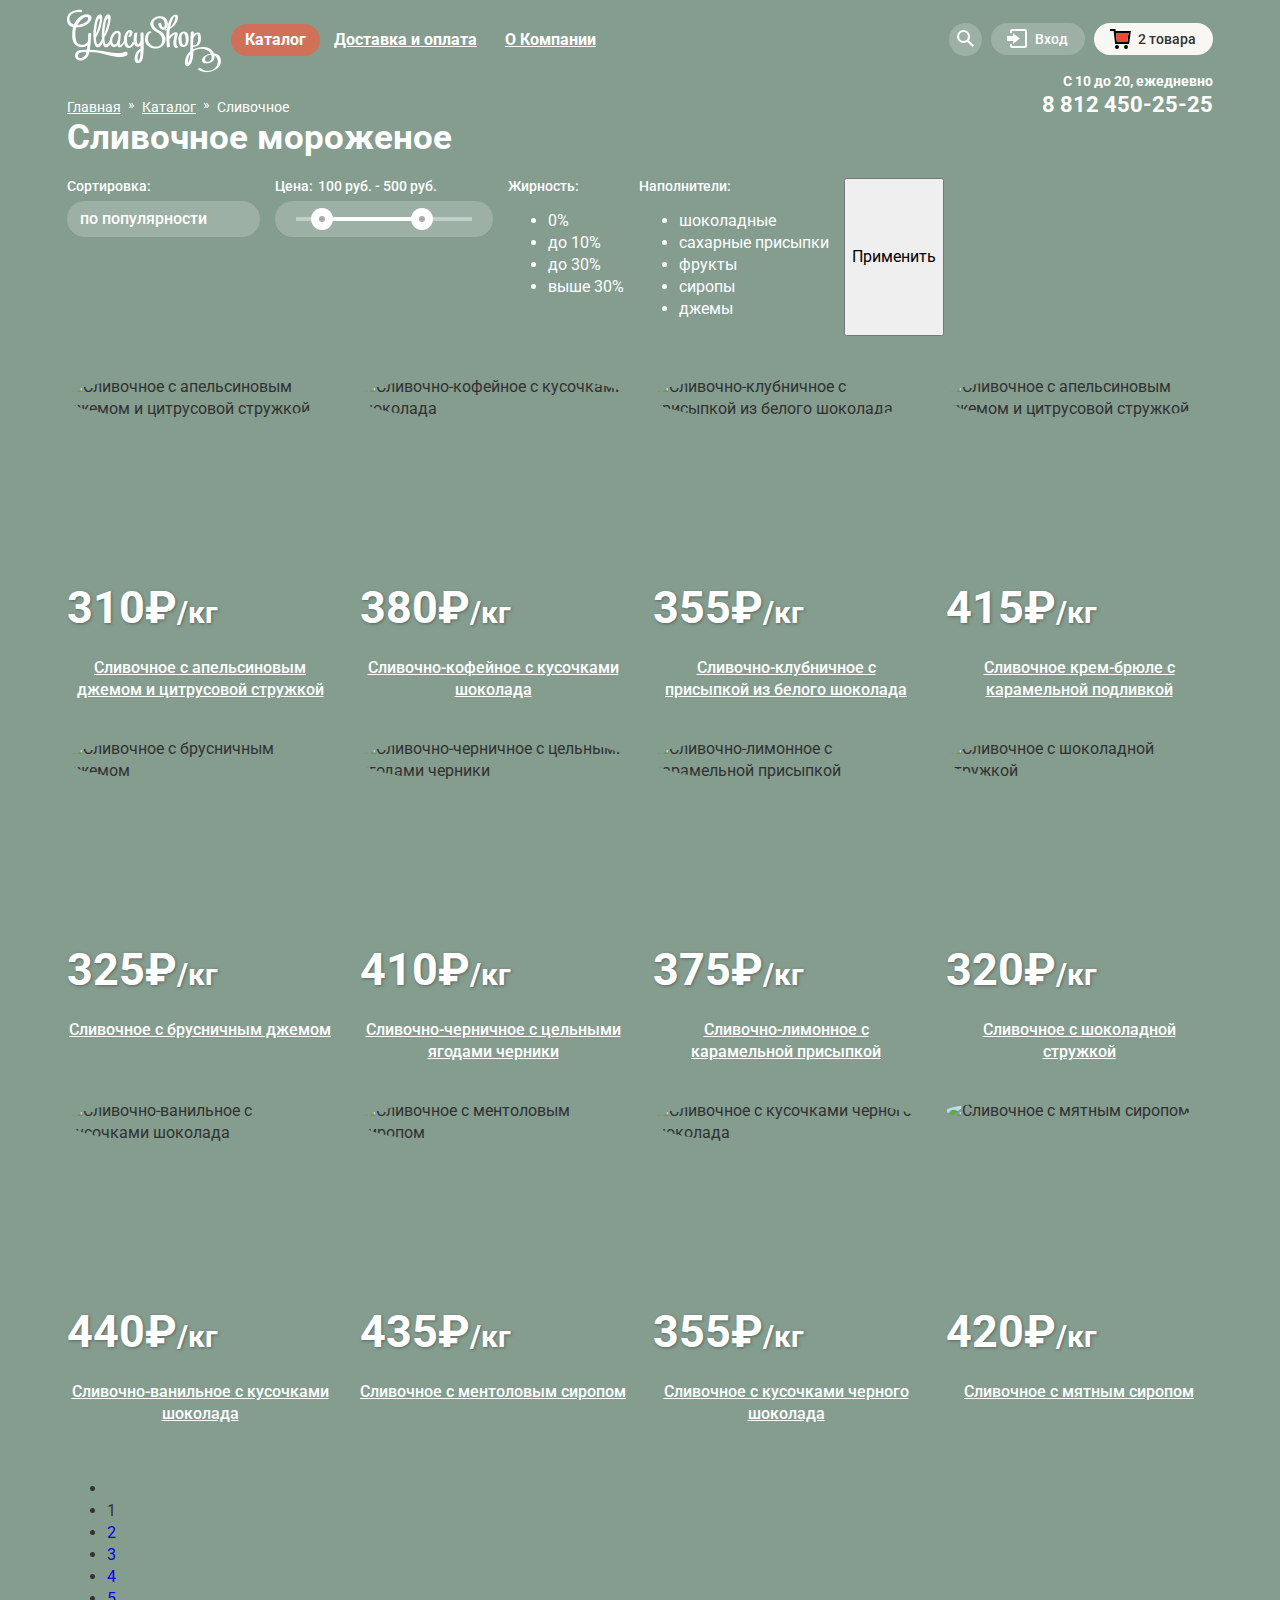
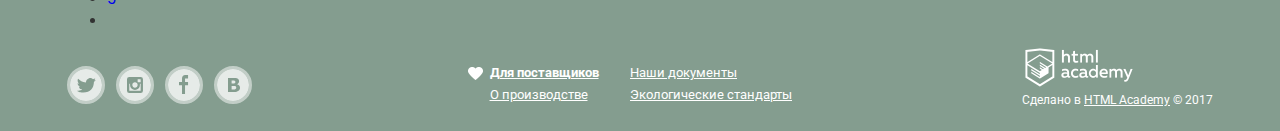
==== catalog-cream.html @ c019ed22 "начал делать фильтр на странице каталога" ====
<!DOCTYPE html>
<html lang="ru">
  <head>
    <meta charset="utf-8">
    <title>Глейси</title>
    <link href="https://fonts.googleapis.com/css?family=Roboto:400,500,700&amp;subset=cyrillic" rel="stylesheet">
    <link rel="stylesheet" href="css/normalize.css">
    <link rel="stylesheet" href="css/style.css">
  </head>
  <body class="inner-cream">
    <div class="container">
      <header class="main-header">
        <nav class="main-navigation">
          <a class="logo" href="index.html"><img src="img/logo.png" width="154" height="64" alt="Логотип магазина Глейси"></a>
          <ul class="menu-list">
            <li class="menu-item catalog">
              <a class="current" href="#">Каталог</a>
              <ul class="catalog-list">
                <li class="catalog-item">
                  <a href="#">Новинки</a>
                </li>
                <li class="catalog-item cream">
                  <a class="current">Сливочное</a>
                </li>
                <li class="catalog-item">
                  <a href="#">Щербеты</a>
                </li>
                <li class="catalog-item">
                  <a href="#">Фруктовый лед</a>
                </li>
                <li class="catalog-item">
                  <a href="#">Мелорин</a>
                </li>
              </ul>
            </li>
            <li class="menu-item">
              <a href="#">Доставка и оплата</a>
            </li>
            <li class="menu-item">
              <a href="#">О Компании</a>
            </li>
          </ul>
          <ul class="user-navigation">
            <li class="navigation-item search-site">
              <a class="navigation-link search-link" href="#">
                <span class="visually-hidden">Поиск по сайту</span>
                <svg class="search-icon" xmlns="http://www.w3.org/2000/svg" width="17" height="17"><path fill="#FFF" d="M16.958 15.527L11.75 10.32A6.455 6.455 0 0 0 13 6.5 6.5 6.5 0 1 0 6.5 13a6.465 6.465 0 0 0 3.839-1.263l5.205 5.204 1.414-1.414zM6.5 11C4.019 11 2 8.981 2 6.5S4.019 2 6.5 2 11 4.019 11 6.5 8.981 11 6.5 11z"/></svg>
              </a>
              <form class="form-search" action="https://echo.htmlacademy.ru" method="post">
                <label class="visually-hidden" for="search">Введите запрос для поиска</label>
                <input class="input-search" type="search" name="search" placeholder="Что ищем?">
              </form>
            </li>
            <li class="navigation-item user-login">
              <a class="navigation-link login-link" class="" href="#">
                <svg class="user-icon" xmlns="http://www.w3.org/2000/svg" width="21" height="19"><g fill="#FFF"><path d="M6 14.875L12.917 9.5 6 4.125v2.917H-.042v4.917H6z"/><path d="M18 0H5C3.9 0 3 .9 3 2v2h2V2h13v15H5v-2H3v2c0 1.1.9 2 2 2h13c1.1 0 2-.9 2-2V2c0-1.1-.9-2-2-2z"/></g></svg>
                Вход</a>
              <form class="user-data" action="https://echo.htmlacademy.ru" method="post">
                <label class="visually-hidden" for="user-email">Электронная почта</label>
                <input type="email" id="user-email" name="email" placeholder="Электронная почта">
                <label class="visually-hidden" for="user-password">Пароль</label>
                <input type="password" id="user-password" name="password" placeholder="Пароль">
                <div class="user-wrapper">
                  <button class="btn btn-user" type="submit" name="button">Войти</button>
                  <p>
                    <a class="restore-password" href="#">Забыли пароль?</a>
                    <a class="new-registration" href="#">Новая регистрация</a>
                  </p>
                </div>
              </form>
            </li>
            <li class="navigation-item basket">
              <a class="navigation-link basket-link basket-full" href="#">
                <span class="visually-hidden">Ваша карзина: </span>
                <svg class="basket-icon" xmlns="http://www.w3.org/2000/svg" width="21" height="20"><g fill="#FFF"><path d="M5.657 2.031L5.422 0H0v2h3.64l1.5 13h13.988l1.699-12.969H5.657zM17.372 13H6.922L5.888 4.031h12.66L17.372 13z"/><polygon points="5.888,4.031 6.922,13 17.372,13 18.548,4.031 "/><circle cx="6.984" cy="18" r="2"/><circle cx="15.984" cy="18" r="2"/></g></svg>
                <span class="basket-product">2 товара</span></a>
            </li>
          </ul>
        </nav>
        <div class="header-wrapper">
          <ul class="breadcrumbs">
            <li class="breadcrumbs-item">
              <a href="index.html">Главная</a>
            </li>
            <li class="breadcrumbs-item">
              <a href="#">Каталог</a>
            </li>
            <li class="breadcrumbs-item">Сливочное</li>
          </ul>
          <div class="header-contacts">
            <p class="header-time">С 10 до 20, ежедневно</p>
            <a class="header-telefon" href="tel:88124502525">8 812 450-25-25</a>
          </div>
        </div>
      </header>
	  <main>
        <h1 class="inner-title">Сливочное мороженое</h1>
        <section class="filter">
          <h2 class="visually-hidden">Фильтр продукции</h2>
          <form class="filter-form" action="https://echo.htmlacademy.ru" method="post">
            <div class="filter-item">
              <h3 class="filter-title">Сортировка:</h3>
              <div class="sorting">
                <label class="visually-hidden" for="sorting">Тип сортировки</label>
                <select class="sorting-select" id="sorting" name="sorting">
                  <option value="popular" selected>по популярности</option>
                  <option value="inexpensive">сначала недорогие</option>
                  <option value="expensive">сначала дорогие</option>
                  <option value="fat">по жирности</option>
                </select>
              </div>
            </div>
            <div class="filter-item">
			  <div class = "price-wrapper">
			    <h3 class="filter-title">Цена:</h3>
			    <p class = "price-value">
			      <span class="price-min"> 100 руб.</span>
                  <span> - </span>
                  <span class="price-max">500 руб.</span>
			  </p>
                <p class="min-max">
                  <button class="min" type="button"><span class="visually-hidden">левый ползунок</span></button>
                  <span class="line"></span>
                  <button class="max" type="button"><span class="visually-hidden">правый ползунок</span></button>
              </p>
                <p class="visually-hidden">
                  <label>
                    <span class="visually-hidden">от </span>
                    <input class="input-min" type="text" name="min" value="0" pattern="[0-9]{0,100}">
                  </label>
                  <label>
                    <span class="visually-hidden">до </span>
                    <input class="input-max" type="text" name="max" value="1000" pattern="[0-9]{0,100}">
                  </label>
                </p>
			  </div>
            </div>
            <div class="filter-item">
              <h3 class="filter-title">Жирность:</h3>
              <ul class="fat-list">
                <li class="fat-item">
                  <label for="zero">0%</label>
                  <input class="visually-hidden zero" id="zero" type="radio" name="fat" value="zero">
                </li>
                <li class="fat-item">
                  <label for="before-ten">до 10%</label>
                <input class="visually-hidden ten" id="before-ten" type="radio" name="fat" value="before-ten" checked>
                </li>
                <li class="fat-item">
                  <label for="before-thirty">до 30%</label>
                  <input class="visually-hidden before-thirty" id="before-thirty" type="radio" name="fat" value="before-thirty">
                </li>
                <li class="fat-item">
                  <label for="above-thirty">выше 30%</label>
                  <input class="visually-hidden above-thirty" id="above-thirty" type="radio" name="fat" value="above-thirty">
                </li>
              </ul>
            </div>
            <div class="filter-item">
              <h3 class="filter-title">Наполнители:</h3>
              <ul class="filler-list">
                <li class="filler-item">
                  <label for="filler-chocolate">шоколадные</label>
                  <input class="visually-hidden" id="filler-chocolate" type="checkbox" name="chocolate" checked>
                </li>
                <li class="filler-item">
                  <label for="filler-sugar">сахарные присыпки</label>
                  <input class="visually-hidden" id="filler-sugar" type="checkbox" name="sugar" checked>
                </li>
                <li class="filler-item">
                  <label for="filler-fruit">фрукты</label>
                  <input class="visually-hidden" id="filler-fruit" type="checkbox" name="fruit">
                </li>
                <li class="filler-item">
                  <label for="filler-syrup">сиропы</label>
                  <input class="visually-hidden" id="filler-syrup" type="checkbox" name="syrup">
                </li>
                <li class="filler-item">
                  <label for="filler-jam">джемы</label>
                  <input class="visually-hidden" id="filler-jam" type="checkbox" name="jam">
                </li>
              </ul>
            </div>
            <button class="btn-filter" type="submit">Применить</button>
          </form>
        </section>
        <section class="products">
          <h2 class="visually-hidden">Каталог мороженного</h2>
            <ul class="product-list">
              <li class="product-item">
                <h3 class="product-title"><a href="#"></a><a href="#">Сливочное с апельсиновым джемом и цитрусовой стружкой</a></h3>
                <p class="product-image">
                  <img width="267" height="267" src="" alt="Сливочное с апельсиновым джемом и цитрусовой стружкой">
                </p>
                <p class="product-price">310₽<span class="price-weight">/кг</span></p>
                <a class="btn btn-product" href="#">Быстрый просмотр</a>
              </li>
              <li class="product-item">
                <h3 class="product-title"><a href="#"></a><a href="#">Сливочно-кофейное с кусочками шоколада</a></h3>
                <p class="product-image">
                  <img width="267" height="267" src="" alt="Сливочно-кофейное с кусочками шоколада">
                </p>
                <p class="product-price">380₽<span class="price-weight">/кг</span></p>
                <a class="btn btn-product" href="#">Быстрый просмотр</a>
              </li>
              <li class="product-item">
                <h3 class="product-title"><a href="#">Сливочно-клубничное с присыпкой из белого шоколада</a></h3>
                <p class="product-image">
                  <img width="267" height="267" src="" alt="Сливочно-клубничное с присыпкой из белого шоколада">
                </p>
                <p class="product-price">355₽<span class="price-weight">/кг</span></p>
                <a class="btn btn-product" href="#">Быстрый просмотр</a>
              </li>
              <li class="product-item">
                <h3 class="product-title"><a href="#">Сливочное крем-брюле с карамельной подливкой</a></h3>
                <p class="product-image">
                <img width="267" height="267" src="" alt="Сливочное с апельсиновым джемом и цитрусовой стружкой">
                </p>
                <p class="product-price">415₽<span class="price-weight">/кг</span></p>
                <a class="btn btn-product" href="#">Быстрый просмотр</a>
              </li>
              <li class="product-item">
                <h3 class="product-title"><a href="#">Сливочное с брусничным джемом</a></h3>
                <p class="product-image">
                  <img width="267" height="267" src="" alt="Сливочное с брусничным джемом">
                </p>
                <p class="product-price">325₽<span class="price-weight">/кг</span></p>
                <a class="btn btn-product" href="#">Быстрый просмотр</a>
              </li>
              <li class="product-item">
                <h3 class="product-title"><a href="#">Сливочно-черничное с цельными ягодами черники</a></h3>
                <p class="product-image">
                  <img width="267" height="267" src="" alt="Сливочно-черничное с цельными ягодами черники ">
                </p>
                <p class="product-price">410₽<span class="price-weight">/кг</span></p>
                <a class="btn btn-product" href="#">Быстрый просмотр</a>
              </li>
              <li class="product-item">
                <h3 class="product-title"><a href="#">Сливочно-лимонное с карамельной присыпкой</a></h3>
                <p class="product-image">
                  <img width="267" height="267" src="" alt="Сливочно-лимонное с карамельной присыпкой">
                </p>
                <p class="product-price">375₽<span class="price-weight">/кг</span></p>
                <a class="btn btn-product" href="#">Быстрый просмотр</a>
              </li>
              <li class="product-item">
                <h3 class="product-title"><a href="#">Сливочное с шоколадной стружкой</a></h3>
                <p class="product-image">
                  <img width="267" height="267" src="" alt="Сливочное с шоколадной стружкой">
                </p>
                <p class="product-price">320₽<span class="price-weight">/кг</span></p>
                <a class="btn btn-product" href="#">Быстрый просмотр</a>
              </li>
              <li class="product-item">
                <h3 class="product-title"><a href="#">Сливочно-ванильное с кусочками шоколада</a></h3>
                <p class="product-image">
                  <img width="267" height="267" src="" alt="Сливочно-ванильное с кусочками шоколада">
                </p>
                <p class="product-price">440₽<span class="price-weight">/кг</span></p>
                <a class="btn btn-product" href="#">Быстрый просмотр</a>
              </li>
              <li class="product-item">
                <h3 class="product-title"><a href="#">Сливочноe с ментоловым сиропом</a></h3>
                <p class="product-image">
                  <img width="267" height="267" src="" alt="Сливочноe с ментоловым сиропом">
                </p>
                <p class="product-price">435₽<span class="price-weight">/кг</span></p>
                <a class="btn btn-product" href="#">Быстрый просмотр</a>
              </li>
              <li class="product-item">
                <h3 class="product-title"><a href="#">Сливочное с кусочками черного шоколада</a></h3>
                <p class="product-image">
                  <img width="267" height="267" src="" alt="Сливочное с кусочками черного шоколада">
                </p>
                <p class="product-price">355₽<span class="price-weight">/кг</span></p>
                <a class="btn btn-product" href="#">Быстрый просмотр</a>
              </li>
              <li class="product-item">
                <h3 class="product-title"><a href="#">Сливочное с мятным сиропом</a></h3>
                <p class="product-image">
                  <img width="267" height="267" src="" alt="Сливочное с мятным сиропом">
                </p>
                <p class="product-price">420₽<span class="price-weight">/кг</span></p>
                <a class="btn btn-product" href="#">Быстрый просмотр</a>
              </li>
            </ul>
          </section>
        <div class="pagination">
            <ul class="pagination-list">
              <li class="pagination-item back"><a><span class="visually-hidden">Предыдущая</span></a></li>
              <li class="pagination-item page pagination-active"><a><span class="visually-hidden">Перейти на страницу </span>1</a></li>
              <li class="pagination-item page"><a href="#"><span class="visually-hidden">Перейти на страницу </span>2</a></li>
              <li class="pagination-item page"><a href="#"><span class="visually-hidden">Перейти на страницу </span>3</a></li>
              <li class="pagination-item page"><a href="#"><span class="visually-hidden">Перейти на страницу </span>4</a></li>
             <li class="pagination-item page"><a href="#"><span class="visually-hidden">Перейти на страницу </span>5</a></li>
             <li class="pagination-item next"><a href="#"><span class="visually-hidden">Следующая</span></a></li>
           </ul>
         </div>
      </main>
      <footer class="main-footer">
        <ul class="footer-social">
           <li class="social-item">
             <a class="social-link social-tw" href="#">
               <span class="visually-hidden">Мы в твиттере</span>
               <svg xmlns="http://www.w3.org/2000/svg" width="32" height="32"><path fill="#FFF" d="M16 0C7.164 0 0 7.164 0 16c0 8.837 7.164 16 16 16 8.837 0 16-7.163 16-16 0-8.836-7.163-16-16-16zm7.944 12.809c-.251 6.516-3.463 10.832-10.992 10.702h-.486c-.447 0-4.543-.443-5.344-1.823 2.479.19 4.247-.406 5.12-1.136-1.048-.289-2.923-.461-3.251-2.848.384.104.618.221 1.299.113-1.307-.824-2.758-1.519-2.679-3.643.311.317 1.164.518 1.46.457-.768-.233-2.149-3.244-.974-4.781 1.984 1.79 4.075 3.482 7.804 3.643.227-2.214 1.24-3.699 3.168-4.325 1.84-.479 3.255.26 3.901 1.138.737-.224 1.453-.466 2.193-.685-.004.833-.569 1.463-.935 1.709.747.165 1.423-.475 1.423-.475-.184.963-1.094 1.725-1.707 1.954z"/></svg>
            </a>
          </li>
          <li class="social-item">
            <a class="social-link social-inst" href="#">
              <span class="visually-hidden"> мы в инстаграме</span>
              <svg xmlns="http://www.w3.org/2000/svg" width="32" height="32"><g fill="#FFF"><path d="M20.916 16a4.938 4.938 0 1 1-9.877 0c0-.394.051-.773.138-1.14h-.897v6.838h11.396V14.86h-.897c.086.367.137.746.137 1.14z"/><path d="M15.978 18.659c1.466 0 2.659-1.193 2.659-2.659s-1.193-2.659-2.659-2.659c-1.466 0-2.659 1.193-2.659 2.659s1.192 2.659 2.659 2.659zM18.637 10.302h3.039v3.039h-3.039z"/><path d="M16 0C7.164 0 0 7.164 0 16c0 8.837 7.164 16 16 16 8.837 0 16-7.163 16-16 0-8.836-7.163-16-16-16zm7.955 21.698a2.285 2.285 0 0 1-2.279 2.279H10.279A2.285 2.285 0 0 1 8 21.698V10.302a2.286 2.286 0 0 1 2.279-2.279h11.396a2.286 2.286 0 0 1 2.279 2.279v11.396z"/></g></svg>
            </a>
          </li>
          <li class="social-item">
            <a class="social-link social-fb" href="#">
              <span class="visually-hidden">Мы в фейсбуке</span>
              <svg xmlns="http://www.w3.org/2000/svg" width="32" height="32"><path fill="#FFF" d="M16 0C7.164 0 0 7.163 0 16s7.164 16 16 16c8.837 0 16-7.164 16-16S24.837 0 16 0zm4.062 9.455h-3.021v3.444h3.021v3.445h-3.021v8.61H14.02v-8.61H11v-3.445h3.021V9.455c0-1.902 1.353-3.445 3.021-3.445h3.021v3.445z"/></svg>
            </a>
          </li>
          <li class="social-item">
            <a class="social-link social-vk" href="#">
              <span class="visually-hidden">Мы во вконтакте</span>
              <svg xmlns="http://www.w3.org/2000/svg" width="32" height="32"><g fill="#FFF"><path d="M16.637 14.495c.402-.019.719-.082.951-.188.326-.145.54-.33.641-.559.101-.229.15-.496.15-.797 0-.232-.058-.465-.174-.697-.116-.232-.322-.405-.617-.517-.264-.1-.592-.155-.984-.165a76.242 76.242 0 0 0-1.652-.014h-.339v2.965h.565c.571 0 1.057-.009 1.459-.028zM18.118 17.084c-.282-.081-.672-.125-1.166-.132a127.97 127.97 0 0 0-1.55-.009h-.79v3.493h.264c1.014 0 1.74-.003 2.18-.009a3.2 3.2 0 0 0 1.212-.245c.377-.157.633-.364.774-.625s.214-.562.214-.9c0-.446-.088-.788-.261-1.03-.17-.241-.464-.423-.877-.543z"/><path d="M16 0C7.164 0 0 7.164 0 16c0 8.837 7.164 16 16 16 8.837 0 16-7.163 16-16 0-8.836-7.163-16-16-16zm6.602 20.531a3.73 3.73 0 0 1-1.124 1.327c-.552.415-1.161.71-1.823.886s-1.501.264-2.519.264h-6.121V8.987h5.443c1.13 0 1.957.038 2.48.113a5.126 5.126 0 0 1 1.561.5c.533.27.929.632 1.189 1.087.26.455.392.975.392 1.558 0 .678-.179 1.278-.536 1.795-.358.518-.863.92-1.517 1.208v.075c.917.182 1.642.559 2.179 1.13.537.571.807 1.325.807 2.261 0 .678-.138 1.283-.411 1.817z"/></g></svg>
            </a>
          </li>
        </ul>
        <table class="footer-info">
          <tr class="first-row">
            <td class="footer-info-item footer-info-heart"><a href="#">Для поставщиков</a></td>
            <td class="footer-info-item"><a href="#">Наши документы</a></td>
          </tr>
          <tr class="second-row">
            <td class="footer-info-item"><a href="#">О производстве</a></td>
            <td class="footer-info-item"><a href="#">Экологические стандарты</a></td>
          </tr>
        </table>
        <div class="copyright">
          <a class="copyright-icon" href="#">
            <img src="img/logo-htmlacademy.png" width="108" height="39" src="" alt="Логотип HTML Academy">
          </a>
          <p>Сделано в <a class="copyright-link" href="#">HTML Academy</a> © 2017</p>
        </div>
      </footer>
    </div>
  </body>
</html>
---- css/style.css ----
body {
  margin: 0;
  min-width: 1200px;

  font-family: 'Roboto', Arial, sans-serif;
  font-size: 16px;
  font-weight: 400;
  color: #323232;
  line-height: 22px;

  background-color: #849d8f;
}

.index-raspberries {
  background-image: radial-gradient(circle closest-side at 50% 400px, #cff6e1, transparent);
}

.index-lemon {
  background-color: #8996a6;
  background-image: radial-gradient(circle closest-side at 50% 400px, #d6ebfc, transparent);
}

.index-strawberry {
  background-color: #9d8b84;
  background-image: radial-gradient(circle closest-side at 50% 400px, #f9e3da, transparent);
}

.container {
  width: 1146px;
  margin: 0 auto;
  padding: 0 27px;
}

.btn {
  display: inline-block;
  padding: 10px 25px;

  color: #ffffff;
  font-weight: 700;
  text-shadow: 0 2px 5px rgba(160, 32, 11, 0.76);
  vertical-align: middle;

  background-color: #ffffff;
  background-image: linear-gradient(to top, #e74a35 0%, #f26843 100%);
  box-shadow: 0 2px 2px rgba(172, 16, 0, 0.64);
}

.btn:hover {
  background-color: rgba(255, 255, 255, 0.2);
  box-shadow: 0 2px 2px #ac1000;
}

.btn:active {
  background-color: rgba(255, 255, 255, 0.07);
  background-image: linear-gradient(to top, #f26843 0%, #e74a35 100%);
  box-shadow: inset 0 2px 2px #942718;
}

.visually-hidden:not(:focus):not(:active),
input[type="checkbox"].visually-hidden,
input[type="radio"].visually-hidden {
  position: absolute;

  width: 1px;
  height: 1px;
  margin: -1px;
  border: 0;
  padding: 0;

  white-space: nowrap;
  text-transform: none;

  -webkit-clip-path: inset(100%);

          clip-path: inset(100%);
  clip: rect(0 0 0 0);
  overflow: hidden;
}


img {
    max-width: 100%;
    height: auto;
}

a {
  text-decoration: none;
}

.main-navigation {
  display: flex;
  padding-top: 9px;
}

.logo {
  margin-bottom: auto;
  width: 154px;
  height: 64px;
}

.menu-list {
  display: flex;
  flex-wrap: wrap;
  margin: 0;
  margin-left: 10px;
  padding: 0;

  list-style: none;
}

.menu-item {
  position: relative;

  margin-top: 15px;
  margin-bottom: auto;
  padding-bottom: 5px;
}

.menu-item > a {
  display: block;
  padding: 5px 14px;

  color: #ffffff;
  font-weight: 700;
  text-decoration: underline;
  vertical-align: middle;

  border-radius: 16px;
}

.menu-item > a:hover {
  color: #333333;
  text-decoration: none;

  background-color: #f7f6f3;
}

.menu-item > a:active {
  color: #333333;
  text-decoration: none;

  background-color: #ededed;
  box-shadow: inset 0 2px 1px #696969;
}

.menu-item .current {
  text-decoration: none;

  background-color: #d07058;
}

.catalog-list {
  position: absolute;
  top: 37px;
  left: -6px;
  z-index: 10;


  display: none;
  flex-direction: column;
  margin: 0;
  padding: 0;

  background-color: #f8f7f4;
  border-radius: 5px;
  box-shadow: 0 20px 20px rgba(0, 0, 0, 0.4);

  list-style: none;
}

.catalog:hover .catalog-list {
  display: flex;
}

.catalog-item {
  margin-bottom: 3px;
}

.catalog-item:first-child {
  position: relative;

  margin-top: 5px;
  margin-bottom: 11px;
}

.catalog-item:first-child::before {
  content: '';

  position: absolute;
  bottom: -5px;
  left: 6px;

  height: 1px;
  width: 89.5%;

  background-color: rgba(53, 53, 53, 0.2);
}

.catalog-item:last-child {
  margin-bottom: 5px;
}

.catalog-item a {
  display: block;
  padding: 6px 20px;
  min-width: 143px;
  box-sizing: border-box;

  color: #323232;
  font-size: 14px;
  line-height: 16px;
}

.catalog-item:first-child a {
  font-weight: 700;
}

.catalog-item a[href]:hover {
  background-color: #fbded7;
}

.catalog-item a[href]:active {
  background-color: #f6b5a5;
}

.catalog-item a:not([href]) {
  background-color: #d07058;
}

.user-navigation {
  display: flex;
  flex-wrap: wrap;
  margin: 0;
  margin-left: auto;
  padding: 0;

  list-style: none;
}

.navigation-item {
  position: relative;

  margin-left: 9px;
  margin-top: 14px;
  margin-bottom: auto;
  padding-bottom: 4px;
}

.navigation-link {
  position: relative;

  display: block;
  padding: 8px 17px;
  padding-left: 44px;

  color: #ffffff;
  font-size: 14px;
  font-weight: 500;
  line-height: 16px;
  vertical-align: middle;

  background-color: rgba(255, 255, 255, 0.2);
  border-radius: 16px;
}

.search-link {
  padding: 0;
  height: 33px;
  width: 33px;

  border: none;
  border-radius: 50%;
}

.basket-link {
  padding-right: 35px;
}

.basket-full {
  padding-right: 17px;
}

.navigation-link:hover {
  color: #323232;

  background-color: #f8f7f4;
}

.navigation-link:active {
  opacity: 0.5;
}

.navigation-link svg {
  position: absolute;
  top: 7px;
  left: 8px;
}

.login-link svg,
.basket-link svg {
  top: 6px;
  left: 16px;
}

.basket-icon polygon {
  fill: transparent;
}

.navigation-link:hover path,
.navigation-link:hover circle {
  fill: #000000;
}

.basket-full,
.basket-full:hover,
.basket-full:active {
  color: #323232;

  background-color: #f8f7f4;
}

.basket-full path,
.basket-full:hover path,
.basket-full:active path,
.basket-full circle,
.basket-full:hover circle,
.basket-full:active circle {
  fill: #000000;
}

.basket-full polygon,
.basket-full:hover polygon,
.basket-full:active polygon {
  fill: #e84d37;
}

.form-search {
  position: absolute;
  top: 37px;
  right: 0;
  z-index: 10;

  display: none;
  padding: 20px 15px;

  background-color: #f8f7f4;
  border-radius: 5px;
  box-shadow: 0 20px 20px rgba(0, 0, 0, 0.4);
}

.search-site:hover .form-search {
  display: block;
}

.input-search {
  padding: 9px 14px;
  width: 311px;
  box-sizing: border-box;

  color: #323232;
  font-size: 14px;
  font-weight: 700;
  line-height: 24px;

  background-color: #ffffff;
  border: 1px solid #d3d3d2;
  border-radius: 5px;
}

.input-search:hover {
  padding: 8px 13px;

  border: 2px solid rgba(154, 154, 154, 0.52);
}

.input-search:focus {
  padding: 8px 13px;

  border: 2px solid rgba(46, 136, 228, 0.52);
  outline: none;
}

.user-data {
  position: absolute;
  top: 37px;
  right: 0;
  z-index: 10;

  display: none;
  padding: 20px 17px;
  padding-left: 19px;
  padding-bottom: 22px;

  background-color: #f8f7f4;
  border-radius: 5px;
  box-shadow: 0 20px 20px rgba(0, 0, 0, 0.4);
}

.user-login:hover .user-data {
  display: block;
}

.user-data input {
  margin-bottom: 20px;
  padding: 9px 14px;
  width: 241px;
  box-sizing: border-box;

  color: #323232;
  font-size: 14px;
  font-weight: 700;
  line-height: 24px;

  background-color: #ffffff;
  border: 1px solid #d3d3d2;
  border-radius: 5px;
}

.user-wrapper {
  display: flex;
}

.btn-user {
  margin-bottom: auto;

  font-size: 18px;
  line-height: 24px;

  border: none;
  border-radius: 22px;
}

.user-wrapper p {
  display: flex;
  flex-direction: column;
  margin: 0;
  margin-left: auto;
  margin-right: 3px;
}

.user-data a {
  position: relative;

  margin-right: auto;

  color: #323232;
  font-size: 13px;
  line-height: 24px;
}

.user-data a::before {
  content: '';

  position: absolute;
  bottom: 4px;
  left: 0;

  height: 1px;
  width: 100%;

  background-color: rgba(0, 0, 0, 0.3);
}

.user-data a:hover,
.user-data a:active {
  color: #e84d37;
}

.user-data a:hover::before,
.user-data a:active::before {
  background-color: rgba(236, 89, 60, 0.3);
}

.header-contacts {
  display: flex;
  flex-direction: column;
  margin-left: auto;

  color: #ffffff;
  font-weight: 700;
  text-align: right;
}

.header-time {
  margin: 0;
  margin-bottom: 4px;

  font-size: 14px;
  line-height: 16px;
}

.header-telefon {
  color: #ffffff;
  font-size: 22px;
  line-height: 24px;
}

.header-telefon:hover {
  text-decoration: underline;
}

.header-wrapper {
  display: flex;
}

.breadcrumbs {
  display: flex;
  margin: 0;
  margin-bottom: auto;
  padding: 0;

  color: #ffffff;
  font-size: 14px;
  line-height: 16px;

  list-style: none;
}

.breadcrumbs-item {
  position: relative;

  margin-top: 26px;
  margin-right: 21px;
}

.breadcrumbs-item:last-child {
  margin-right: 0;
}

.breadcrumbs-item:not(:last-child)::before {
  content: '»';

  position: absolute;
  bottom: 3px;
  right: -14px;
}

.breadcrumbs-item a {
  color: #ffffff;
  text-decoration: underline;
}

.breadcrumbs-item a:hover,
.breadcrumbs-item a:active {
  color: #ffbc9e;
}

.sliders {
  position: relative;

  margin-bottom: 42px;
}

.slider-list {
  margin: 0;
  padding: 0;

  list-style: none;
}

.slider-item {
  position: relative;

  display: none;
  flex-direction: column;
  align-items: center;
  padding-top: 274px;
}

.slider-title {
  margin: 0;
  margin-bottom: 29px;
  width: 670px;

  color: #ffffff;
  font-size: 60px;
  font-weight: 700;
  line-height: 60px;
  text-align: center;
}

.slider-img {
  position: absolute;
  top: -35px;
  left: 50%;
  z-index: -1;

  margin: 0;

  line-height: 0;

  transform: translateX(-50%);
}

.image-raspberries{
  height: 584px;
  width: 647px;
}

.image-lemon{
  height: 582px;
  width: 644px;
}

.image-strawberry{
  height: 582px;
  width: 639px;
}

.btn-slider {
  padding: 10px 41px;

  font-size: 32px;
  font-weight: 700;
  line-height: 44px;

  border-radius: 32px;
}

.slider-active {
  display: flex;
}

.sliders-switch {
  position: absolute;
  left: 0;
  bottom: 21px;

  display: flex;
  margin: 0;
  padding: 0;

  list-style: none;
}

.switch-item:not(:first-child) {
  margin-left: 8px;
}

.switch {
  display: block;
  padding: 0;
  height: 21px;
  width: 21px;
  box-sizing: border-box;

  border: none;
  border-radius: 50%;
  background-color: transparent;
  box-shadow: inset 0 0 0 2px #ffffff;
  cursor: pointer;
}

.switch:hover {
  background-color: rgba(255, 255, 255, 0.4);
}

.switch:active,
.switch-active,
.switch-active:hover {
  background-color: #ffffff;
}

.promotions {
  margin-bottom: 40px;
}

.promotion-list {
  margin: 0;
  margin-left: -26px;
  padding: 0;

  display: flex;
  flex-wrap: wrap;

  list-style: none;
}

.promotion-item {
  display: flex;
  flex-direction: column;
  padding: 16px 22px;
  padding-left: 18px;
  margin-left: 26px;
  width: 520px;

  background-color: #54201b;
  background-repeat: no-repeat;
  background-position: left top;
  border-radius: 13px;
}

.promotion-raspberries {
  background-image: url('../img/raspberries-background.jpg');
}

.promotion-chocolate {
  background-image: url('../img/chocolate-background.jpg');
}

.promotion-title {
  margin: 0;
  margin-bottom: 15px;

  color: #ffffff;
  font-size: 35px;
  font-weight: 700;
  line-height: 41px;
}

.promotion-page {
  margin: 0;
  margin-bottom: 43px;

  color: #ffffff;
  font-size: 18px;
  font-weight: 700;
  line-height: 22px;
}

.btn-promotion {
  margin-left: auto;
  margin-bottom: 8px;
  padding: 11px 22px;

  color: #ffffff;
  font-size: 18px;
  font-weight: 700;
  line-height: 24px;

  border-radius: 23px;
}

.product-list {
  display: flex;
  flex-wrap: wrap;
  margin: 0;
  margin-left: -26px;
  padding: 0;

  list-style: none;
}

.product-item {
  position: relative;

  display: flex;
  flex-direction: column;
  margin-left: 26px;
  margin-bottom: 37px;
  width: 267px;
}

.product-item * {
  z-index: 1;
}

.product-item::after {
  content: '';

  position: absolute;
  top: -6px;
  left: -13px;

  display: none;
  height: 405px;
  width: 293px;

  background-color: rgba(255, 255, 255, 0.2);
  border-radius: 4px;
  box-shadow: 0 20px 20px 0 rgba(0, 0, 0, 0.4);
}

.product-title {
  margin: 0;
  order: 2;
  width: 266px;

  font-size: 16px;
  font-weight: 500;
  line-height: 22px;
  text-align: center;
}

.product-title a {
  color: #ffffff;
  text-decoration: underline;
}

.product-title a:hover,
.product-title a:active {
  color: #ffbc9e;
}

.product-image {
  margin: 0;
  margin-bottom: 14px;
  order: 1;
  height: 267px;
  width: 267px;
}

.product-image img {
  border-radius: 50%;
}

.product-hit::before {
  content: '';

  position: absolute;
  top: 0;
  left: 0;
  z-index: 2;

  height: 61px;
  width: 61px;

  background-color: #ffffff;
  background-image: url('../img/hit.png');
  background-position: center;
  background-repeat: no-repeat;
  border-radius: 50%;
}

.product-price {
  position: absolute;
  top: 209px;
  left: 0;

  margin: 0;

  color: #ffffff;
  font-size: 45px;
  font-weight:700;
  line-height: 45px;
  text-shadow: 1px 1px 3px rgba(49, 50, 53, 0.5);
}

.price-weight {
  font-size: 30px;
}

.btn-product {
  position: absolute;
  top: 333px;
  left: 33px;

  display: none;
  padding: 10px 17px;
  padding-left: 16px;
  margin: 0 auto;

  color: #fefefe;
  font-size: 18px;
  font-weight: 700;
  line-height: 24px;

  border-radius: 22px;
}

.product-item:hover::after,
.product-item:hover .btn-product {
  display: block;
}

.info {
  margin-bottom: 40px;
  padding: 25px 20px;
  padding-bottom: 18px;

  background-color: #eee2cc;
  background-image: url('../img/wafer-background.jpg');
  background-position: center;
  background-repeat: repeat;
  border-radius: 13px;
}

.info h2 {
  margin: 0;
  margin-bottom: 5px;

  font-size: 24px;
  font-weight: 500;
  line-height: 30px;
}

.info-list {
  display: flex;
  flex-wrap: wrap;
  margin: 0;
  padding: 0;

  list-style: none;
}

.info-item {
  margin-left: 33px;
  margin-bottom: 6px;
  padding-left: 58px;
  padding-top: 16px;
  width: 476px;

  font-size: 16px;
  font-weight: 400;
  line-height: 22px;

  background-repeat: no-repeat;
  background-position: top 3px left;
}

.info-item:nth-child(odd) {
  margin-left: 0;
  padding-left: 56px;
}

.info-manufacture {
  background-image: url('../img/ice.png');
}

.info-provider {
  background-image: url('../img/cow.png');
}

.info-ingredients {
  background-image: url('../img/leaf.png');
}

.info-delivery {
  background-image: url('../img/thermometer.png');
}

.info-item p {
  margin: 0;
}

.index-column {
  display: flex;
  flex-wrap: wrap;
  justify-content: space-between;
}

.blog {
  padding: 23px 20px;
  padding-right: 259px;
  margin-bottom: 40px;
  width: 281px;

  background-color: #ffffff;
  background-image: url('../img/strawberry-background.jpg');
  background-repeat: no-repeat;
  background-position: left top;
  border-radius: 13px;
}

.blog-page {
  margin: 0;
  margin-bottom: 4px;

  font-size: 16px;
  font-weight: 500;
  line-height: 22px;
}

.blog-title {
  margin: 0;
  margin-bottom: 58px;

  font-size: 24px;
  font-weight: 700;
  line-height: 30px;
  text-decoration: underline;
}

.blog-title a {
  color: #323232;
}

.blog-title a:hover,
.blog-title a:active {
  color: #e84d37;
}

.subscription {
  margin-bottom: 40px;
  padding: 4px 6px;
  width: 548px;

  background-image: repeating-linear-gradient(135deg, #f8f7f4 0, #f8f7f4 7px, #92cdff 7px, #92cdff 14px, #f8f7f4 14px, #f8f7f4 21px, #fe9e90 21px, #fe9e90 28px);
  border-radius: 13px;
}

.subscription-wrapper {
  padding: 30px 20px;

  background-color: #f8f7f4;
  border-radius: 11px;
}

.subscription-page {
  margin: 0;
  margin-bottom: 35px;

  color: #5a5a5a;
}

.subscription-form {
  display: flex;
  flex-wrap: wrap;
  justify-content: space-between;
  margin-bottom: 7px;
}

.form-email {
  margin: 0;
}

.form-email input {
  padding: 9px 15px;
  width: 368px;
  box-sizing: border-box;

  color: #323232;
  font-size: 16px;
  font-weight: 400;
  line-height: 24px;

  background-color: #ffffff;
  border: 1px solid rgba(178, 178, 178, 0.52);
  border-radius: 4px;
}

.form-email input:hover {
  padding: 8px 14px;

  border: 2px solid rgba(154, 154, 154, 0.52);
}

.form-email input:focus {
  padding: 8px 14px;

  border: 2px solid rgba(46, 136, 228, 0.52);
  outline: none;
}

.btn-form {
  padding: 10px 19px;

  font-size: 18px;
  line-height: 24px;

  border: none;
  border-radius: 22px;
}

.contacts {
  position: relative;

  margin: 0 auto;
  margin-bottom: 17px;
  width: 1200px;
}

.map-image {
  position: relative;

  margin: 0;
  height: 430px;
  width: 1200px;
}

.map-image::before {
  content: '';

  position: absolute;
  top: 138px;
  left: 266px;

  height: 140px;
  width: 80px;

  background-image: url('../img/ice-pin.png');
}

.address-telefon {
  position: absolute;
  top: 62px;
  right: 27px;

  padding: 30px 25px;
  width: 252px;

  background-color: #ffffff;
  border-radius: 13px;
}

.address p,
.telefon p {
  margin: 0;

  font-size: 14px;
  font-weight: 400;
  line-height: 20px;
}

.address p:first-child {
  width: 150px;
}

.telefon p:first-child {
  margin-bottom: 4px;
}

.address .address-page,
.telefon .telefon-page {
  font-size: 18px;
  font-weight: 700;
  line-height: 24px;
}

.address .address-page {
  margin-bottom: 18px;
}

.telefon .telefon-page {
  margin-bottom: 22px;
}

.telefon .telefon-page {
  width: 153px;
}

.work-time {
  font-size: 14px;
  font-weight: 400;
  line-height: 22px;
}

.btn-feedback-open {
  display: block;
  padding: 9px 27px;
  padding-bottom: 11px;

  font-size: 18px;
  line-height: 24px;
  text-align: center;

  border-radius: 22px;
}

.inner-title {
  margin: 0;
  margin-bottom: 20px;
  
  color: #ffffff;
  font-size: 35px;
  font-weight: 700;
  line-height: 41px;
}

.filter-form {
  display: flex;
  flex-wrap: wrap;
  margin-right: 267px;
  margin-bottom: 40px;
  
  color: #ffffff;
}

.filter-item {
  margin-right: 15px;
}

.filter-title {
  margin: 0;
  margin-bottom: 7px;
  
  font-size: 14px;
  font-weight: 500;
  line-height: 16px;
}

.sorting-select {
  padding: 9px 13px;
  padding-right: 30px;
  width: 193px;
  box-sizing: border-box;  
	
  color: #ffffff;
  font-size: 16px;
  font-weight: 500;
  line-height: 18px;
  
  background-color: rgba(255, 255, 255, 0.2);
  background-image: url('../img/arrow-down-white.svg');
  background-position: right 16px top 13px;
  background-repeat: no-repeat;
  border: none;
  border-radius: 18px;
  
  appearance: none;
  -webkit-appearance: none;
}

.sorting-select:hover {
  color: #323232;
  
  background-image: url('../img/arrow-down-black.svg');
}

.sorting-select option {
  padding: 3px 20px;	
	
  color: #323232;
  font-size: 14px;
  font-weight: 400;
  line-height: 16px;
}

.price-wrapper {
  display: flex;
  flex-wrap: wrap;
  width: 218px;
}

.price-value {
  margin: 0;
  margin-left: 5px;
  margin-right: auto;
  
  font-size: 14px;
  font-weight: 500;
  line-height: 16px;
}

.min-max {
  position: relative;	
	
  margin: 0;
  height: 4px;  
  width: 100%;
  
  border-style: solid;
  border-width: 16px 21px;
  border-color: rgba(255, 255, 255, 0.2);
  border-radius: 18px;
}

.min-max::before {
  content: '';
  
  position: absolute;
  top: 0;
  left: 0;
  
  width: 100%;
  height: 4px;
  
  background-color: rgba(255, 255, 255, 0.5);
}

.line {
  position: absolute;
  top: 0;
  left: 17px;
  
  width: 106px;
  height: 4px;
  
  background-color: #ffffff;
}

.min,
.max {
  position: absolute;
  top: -9px;
  z-index: 1;
  
  padding: 0;
  width: 22px;
  height: 22px;
  
  background-color: #ababab;
  border: none;
  border-radius: 50%;
  box-shadow: inset 0 0 0 8px #ffffff;
}

.min {
  left: 15px;
}

.max {
  left: 115px;
}

.main-footer {
  display: flex;
}

.footer-social {
  display: flex;
  flex-wrap: wrap;
  margin: 0;
  padding: 0;
  min-width: 200px;

  list-style: none;
}

.social-item {
  margin-right: 11px;
  margin-top: 18px;
}

.social-link {
  display: block;
  height: 38px;
  width: 38px;
  box-sizing: border-box;

  border: 3px solid rgba(255, 255, 255, 0.5);
  border-radius: 50%;
}

.social-link svg {
  opacity: 0.8;
}

.social-link:hover,
.social-link:active {
  border-color: rgba(255, 255, 255, 0.7);
}

.social-link:hover svg,
.social-link:active svg {
  opacity: 1;
}

.footer-info {
  margin: auto;
  margin-top: 16px;
  padding: 0;
  min-width: 335px;

  border-collapse: collapse;

  list-style: none;
}

.footer-info-item {
  position: relative;

  padding: 0;
  padding-left: 29px;
  padding-bottom: 4px;


  font-size: 13px;
  line-height: 18px;

  border: none;
}

.footer-info-heart::before {
  content: '';

  position: absolute;
  top: 3px;
  left: 7px;

  height: 13px;
  width: 15px;

  background-image: url('../img/heart.png');
  background-position: center;
  background-repeat: no-repeat;
}

.footer-info-item a {
  color: #ffffff;
  text-decoration: underline;
}

.footer-info-heart {
  font-weight: 700;
}

.footer-info-item a:hover,
.footer-info-item a:active {
  color: #ffbc9e;
}

.copyright {
  display: flex;
  flex-direction: column;
  margin-left: 24px;
  margin-bottom: 22px;
  min-width: 200px;

  color: #fefefe;
  font-size: 12px;
  line-height: 18px;
}

.copyright p {
  margin: 0;

  text-align: right;
}

.copyright-icon {
  display: block;
  margin-left: auto;
  margin-right: 80px;
  margin-bottom: 4px;
  height: 39px;
  width: 108px;
}

.copyright-link {
  color: #fefefe;
  text-decoration: underline;
}

.feedback {
  position: fixed;
  top: 100px;
  left: 50%;
  z-index: 100;

  display: none;
  margin-left: -239px;
  padding-left: 24px;
  padding-top: 17px;
  padding-right: 26px;
  padding-bottom: 27px;
  width: 478px;
  box-sizing: border-box;

  background-color: #f8f7f4;
  border-radius: 13px;
}

.feedback-title {
  margin: 0;
  margin-bottom: 19px;

  font-size: 24px;
  font-weight: 500;
  line-height: 28px;
}

.close-feedback {
  position: absolute;
  top: 16px;
  right: 17px;

  padding: 0;
  height: 17px;
  width: 18px;

  border: none;
  background-color: transparent;
}

.close-feedback::before,
.close-feedback::after {
  content: '';

  position: absolute;

  height: 2px;
  width: 25px;

  background-color: #231f20;
  cursor: pointer;
}

.close-feedback::before {
  left: 1px;
  top: -1px;

  transform-origin: 0 0;
  transform: rotate(45deg);
}

.close-feedback::after {
  left: 0;
  bottom: -1px;

  transform-origin: 0 0;
  transform: rotate(-45deg);
}

.feedback-form {
  display: flex;
  flex-direction: column;
}

.feedback-form p {
  margin: 0;
}

.feedback-name input,
.feedback-email input {
  margin-bottom: 20px;
  padding: 9px 15px;
  width: 267px;
  box-sizing: border-box;

  color: #323232;
  font-size: 16px;
  font-weight: 400;
  line-height: 24px;

  background-color: #ffffff;
  border: 1px solid rgba(178, 178, 178, 0.52);
  border-radius: 4px;
}

.feedback-name input:hover,
.feedback-email input:hover {
  padding: 8px 14px;
  border: 2px solid rgba(154, 154, 154, 0.52);
}

.feedback-name input:focus,
.feedback-email input:focus {
  padding: 8px 14px;
  border: 2px solid rgba(46, 136, 228, 0.52);
  outline: none;
}

.feedback-message textarea {
  margin-bottom: 25px;
  padding: 10px 15px;
  height: 155px;
  width: 428px;
  box-sizing: border-box;
  vertical-align: top;

  color: #323232;
  font-size: 16px;
  font-weight: 400;
  line-height: 24px;

  background-color: #ffffff;
  border: 1px solid rgba(178, 178, 178, 0.52);
  border-radius: 4px;
}

.feedback-message textarea:hover {
  padding: 9px 14px;
  border: 2px solid rgba(154, 154, 154, 0.52);
}

.feedback-message textarea:focus {
  padding: 9px 14px;
  border: 2px solid rgba(46, 136, 228, 0.52);
  outline: none;
}

.btn-feedback {
  margin-left: auto;
  padding: 10px 24px;

  font-size: 18px;
  line-height: 24px;

  border: none;
  border-radius: 22px;
}

.overlay {
  position: fixed;
  top: 0;
  left: 0;
  z-index: 99;

  display: none;
  width: 100%;
  height: 100%;

  background-color: #000000;
  opacity: 0.3;
}

.open-popup {
  display: block;
}

.copyright-link:hover,
.copyright-link:active {
  color: #ffbc9e;
}

::-webkit-input-placeholder {
  color: #999999;
  font-weight: 400;
}
::-moz-placeholder {
  color: #999999;
  font-weight: 400;
}
:-ms-input-placeholder {
  color: #999999;
  font-weight: 400;
}
:-moz-placeholder {
  color: #999999;
  font-weight: 400;
}
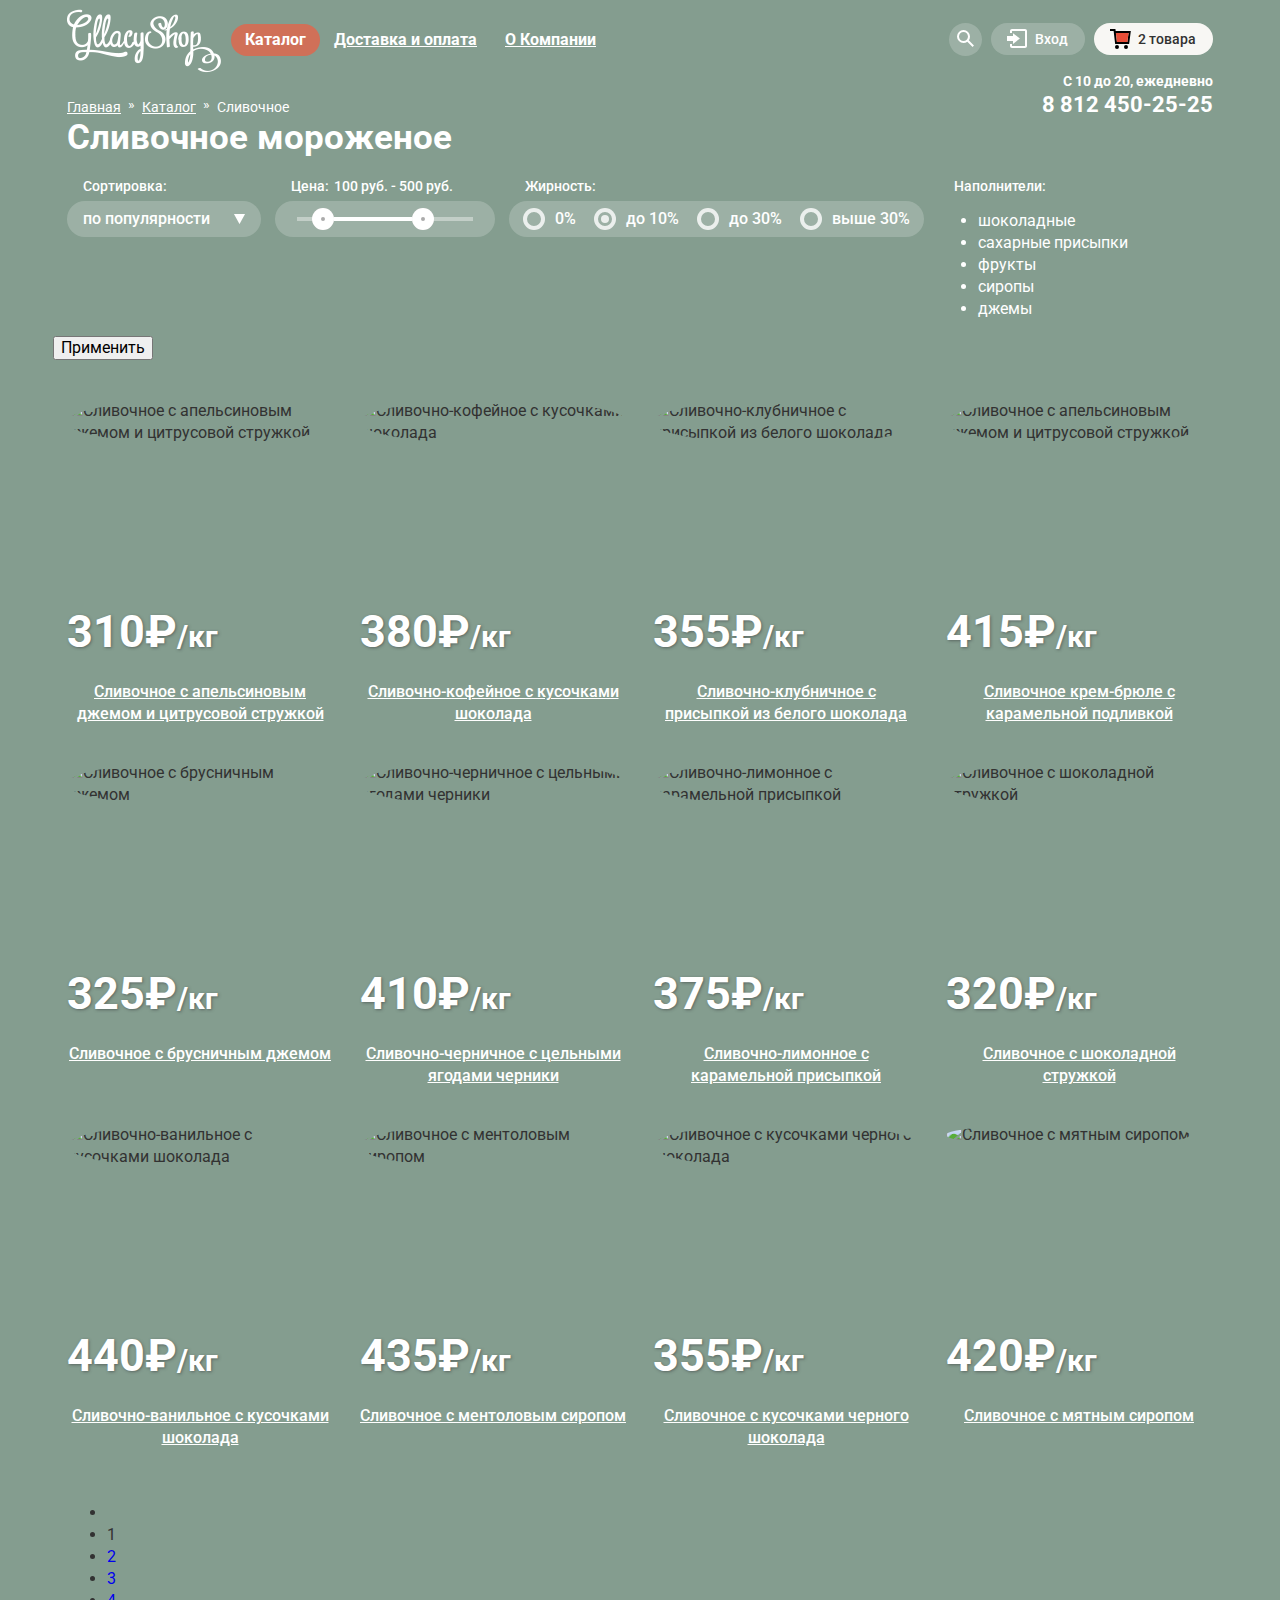
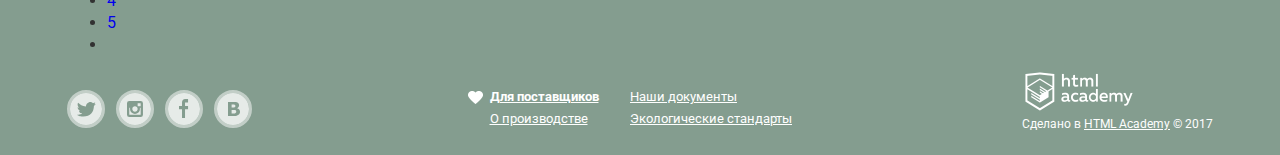
==== commit fceb930b: "сделал еще немного фильтра" ====
--- a/catalog-cream.html
+++ b/catalog-cream.html
@@ -139,20 +139,20 @@
               <h3 class="filter-title">Жирность:</h3>
               <ul class="fat-list">
                 <li class="fat-item">
+                  <input class="visually-hidden zero" id="zero" type="radio" name="fat" value="zero">
                   <label for="zero">0%</label>
-                  <input class="visually-hidden zero" id="zero" type="radio" name="fat" value="zero">
                 </li>
                 <li class="fat-item">
+                  <input class="visually-hidden ten" id="before-ten" type="radio" name="fat" value="before-ten" checked>
                   <label for="before-ten">до 10%</label>
-                <input class="visually-hidden ten" id="before-ten" type="radio" name="fat" value="before-ten" checked>
                 </li>
                 <li class="fat-item">
+                  <input class="visually-hidden before-thirty" id="before-thirty" type="radio" name="fat" value="before-thirty">
                   <label for="before-thirty">до 30%</label>
-                  <input class="visually-hidden before-thirty" id="before-thirty" type="radio" name="fat" value="before-thirty">
                 </li>
                 <li class="fat-item">
+                  <input class="visually-hidden above-thirty" id="above-thirty" type="radio" name="fat" value="above-thirty">
                   <label for="above-thirty">выше 30%</label>
-                  <input class="visually-hidden above-thirty" id="above-thirty" type="radio" name="fat" value="above-thirty">
                 </li>
               </ul>
             </div>
@@ -160,24 +160,24 @@
               <h3 class="filter-title">Наполнители:</h3>
               <ul class="filler-list">
                 <li class="filler-item">
+                  <input class="visually-hidden" id="filler-chocolate" type="checkbox" name="chocolate" checked>
                   <label for="filler-chocolate">шоколадные</label>
-                  <input class="visually-hidden" id="filler-chocolate" type="checkbox" name="chocolate" checked>
-                </li>
-                <li class="filler-item">
+                </li>
+                <li class="filler-item">
+                  <input class="visually-hidden" id="filler-sugar" type="checkbox" name="sugar" checked>
                   <label for="filler-sugar">сахарные присыпки</label>
-                  <input class="visually-hidden" id="filler-sugar" type="checkbox" name="sugar" checked>
-                </li>
-                <li class="filler-item">
+                </li>
+                <li class="filler-item">
+                  <input class="visually-hidden" id="filler-fruit" type="checkbox" name="fruit">
                   <label for="filler-fruit">фрукты</label>
-                  <input class="visually-hidden" id="filler-fruit" type="checkbox" name="fruit">
-                </li>
-                <li class="filler-item">
+                </li>
+                <li class="filler-item">
+                  <input class="visually-hidden" id="filler-syrup" type="checkbox" name="syrup">
                   <label for="filler-syrup">сиропы</label>
-                  <input class="visually-hidden" id="filler-syrup" type="checkbox" name="syrup">
-                </li>
-                <li class="filler-item">
+                </li>
+                <li class="filler-item">
+                  <input class="visually-hidden" id="filler-jam" type="checkbox" name="jam">
                   <label for="filler-jam">джемы</label>
-                  <input class="visually-hidden" id="filler-jam" type="checkbox" name="jam">
                 </li>
               </ul>
             </div>
--- a/css/style.css
+++ b/css/style.css
@@ -1150,7 +1150,7 @@
 .inner-title {
   margin: 0;
   margin-bottom: 20px;
-  
+
   color: #ffffff;
   font-size: 35px;
   font-weight: 700;
@@ -1160,56 +1160,57 @@
 .filter-form {
   display: flex;
   flex-wrap: wrap;
-  margin-right: 267px;
+  margin-left: -14px;
   margin-bottom: 40px;
-  
+
   color: #ffffff;
 }
 
 .filter-item {
-  margin-right: 15px;
+  margin-left: 14px;
 }
 
 .filter-title {
   margin: 0;
+  margin-left: 16px;
   margin-bottom: 7px;
-  
+
   font-size: 14px;
   font-weight: 500;
   line-height: 16px;
 }
 
 .sorting-select {
-  padding: 9px 13px;
+  padding: 9px 16px;
   padding-right: 30px;
-  width: 193px;
-  box-sizing: border-box;  
-	
+  width: 194px;
+  box-sizing: border-box;
+
   color: #ffffff;
   font-size: 16px;
   font-weight: 500;
   line-height: 18px;
-  
+
   background-color: rgba(255, 255, 255, 0.2);
-  background-image: url('../img/arrow-down-white.svg');
+  background-image: url('../img/arrow-down-white.png');
   background-position: right 16px top 13px;
   background-repeat: no-repeat;
   border: none;
   border-radius: 18px;
-  
+
   appearance: none;
   -webkit-appearance: none;
 }
 
 .sorting-select:hover {
   color: #323232;
-  
-  background-image: url('../img/arrow-down-black.svg');
+
+  background-image: url('../img/arrow-down-black.png');
 }
 
 .sorting-select option {
-  padding: 3px 20px;	
-	
+  padding: 3px 20px;
+
   color: #323232;
   font-size: 14px;
   font-weight: 400;
@@ -1219,42 +1220,42 @@
 .price-wrapper {
   display: flex;
   flex-wrap: wrap;
-  width: 218px;
+  width: 220px;
 }
 
 .price-value {
   margin: 0;
   margin-left: 5px;
   margin-right: auto;
-  
+
   font-size: 14px;
   font-weight: 500;
   line-height: 16px;
 }
 
 .min-max {
-  position: relative;	
-	
-  margin: 0;
-  height: 4px;  
+  position: relative;
+
+  margin: 0;
+  height: 4px;
   width: 100%;
-  
+
   border-style: solid;
-  border-width: 16px 21px;
+  border-width: 16px 22px;
   border-color: rgba(255, 255, 255, 0.2);
   border-radius: 18px;
 }
 
 .min-max::before {
   content: '';
-  
+
   position: absolute;
   top: 0;
   left: 0;
-  
+
   width: 100%;
   height: 4px;
-  
+
   background-color: rgba(255, 255, 255, 0.5);
 }
 
@@ -1262,10 +1263,10 @@
   position: absolute;
   top: 0;
   left: 17px;
-  
+
   width: 106px;
   height: 4px;
-  
+
   background-color: #ffffff;
 }
 
@@ -1274,15 +1275,15 @@
   position: absolute;
   top: -9px;
   z-index: 1;
-  
+
   padding: 0;
   width: 22px;
   height: 22px;
-  
+
   background-color: #ababab;
   border: none;
   border-radius: 50%;
-  box-shadow: inset 0 0 0 8px #ffffff;
+  box-shadow: inset 0 0 0 9px #ffffff;
 }
 
 .min {
@@ -1291,6 +1292,66 @@
 
 .max {
   left: 115px;
+}
+
+.fat-list {
+  display: flex;
+  margin: 0;
+  padding: 0;
+  width: 415px;
+
+  font-size: 16px;
+  font-weight: 500;
+  line-height: 18px;
+
+  background-color: rgba(255, 255, 255, 0.2);
+  border-radius: 18px;
+
+  list-style: none;
+}
+
+.fat-item {
+  margin-left: 18px;
+}
+
+.fat-item:first-child {
+  margin-left: 14px;
+}
+
+.fat-list label {
+  position: relative;
+
+  display: block;
+  padding: 9px 32px;
+  padding-right: 0;
+}
+
+.fat-list label::before {
+  content: '';
+
+  position: absolute;
+  top: 7px;
+  left: 0;
+
+  height: 22px;
+  width: 22px;
+
+  border-radius: 50%;
+  box-shadow: inset 0 0 0 4px rgba(255, 255, 255, 0.8);
+}
+
+.fat-list input:checked + label::after {
+  content: '';
+
+  position: absolute;
+  top: 14px;
+  left: 7px;
+
+  height: 8px;
+  width: 8px;
+
+  background-color: rgba(255, 255, 255, 0.8);
+  border-radius: 50%;
 }
 
 .main-footer {
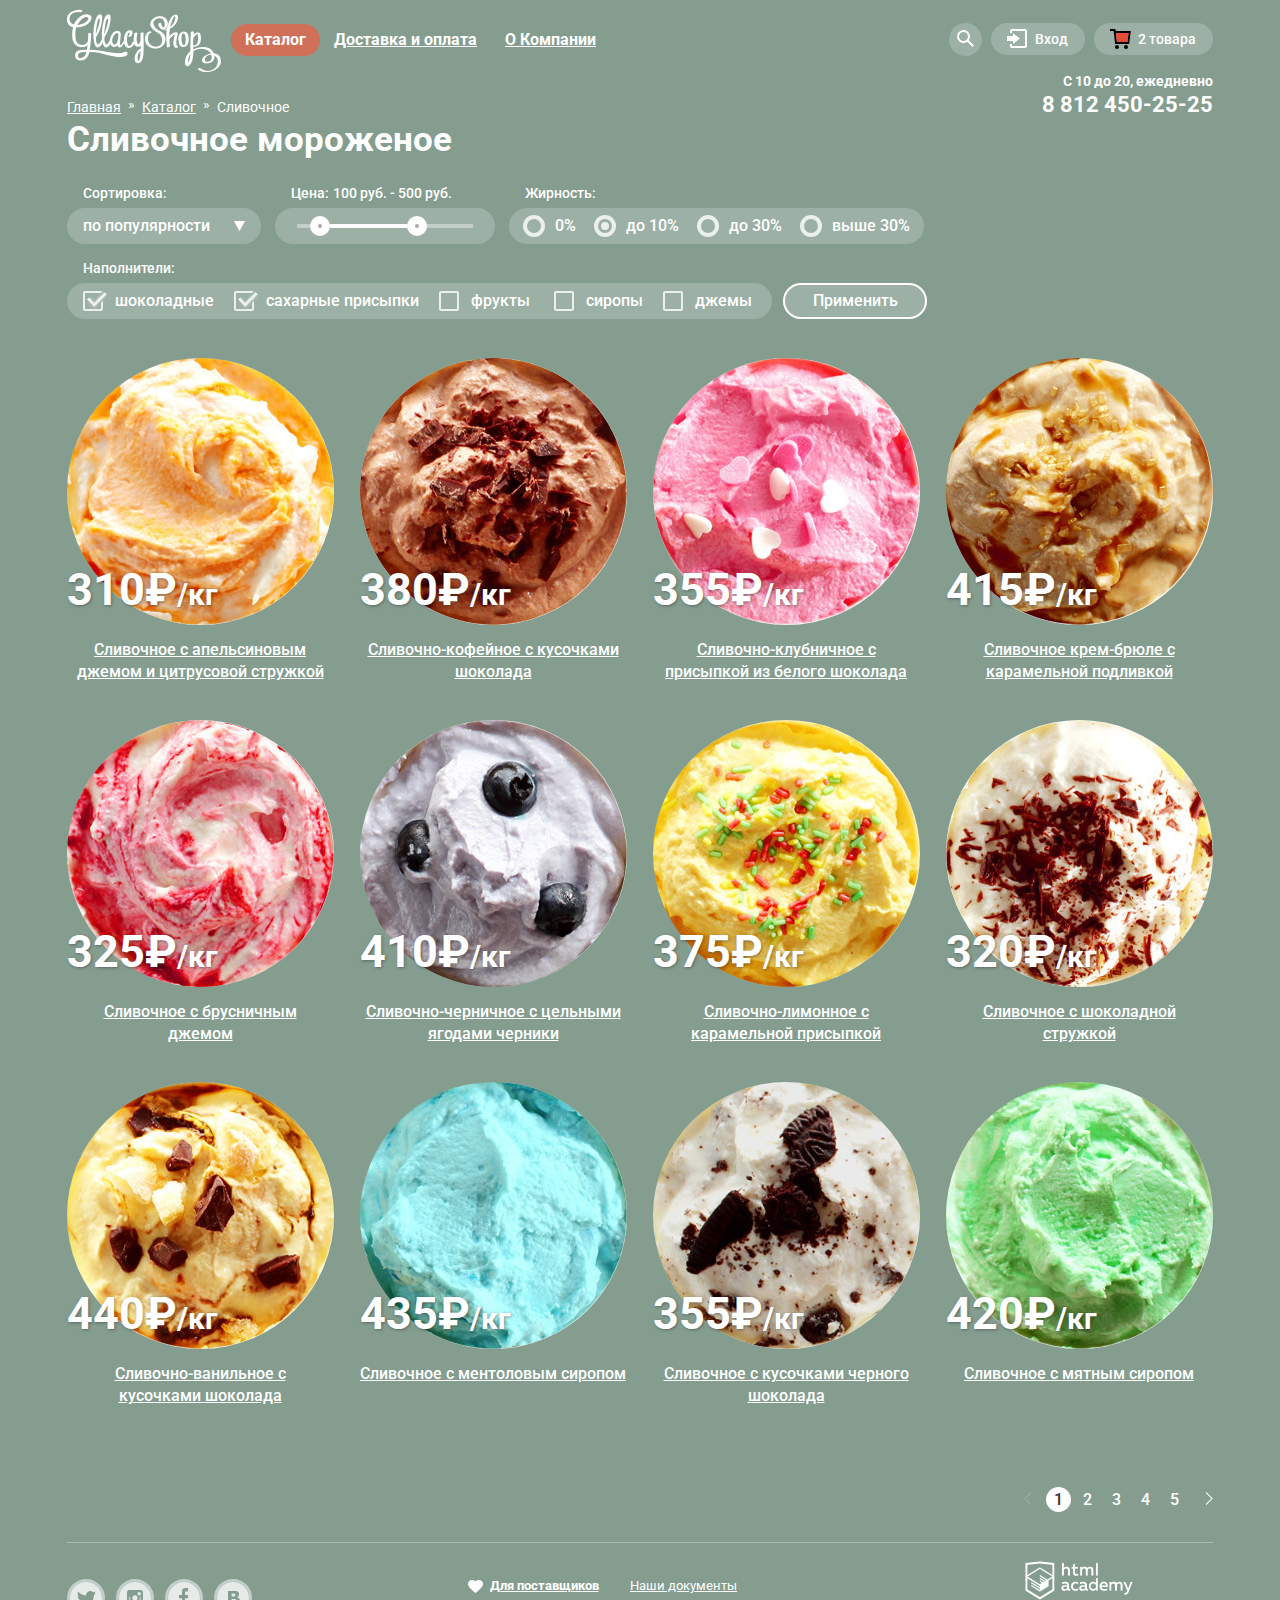
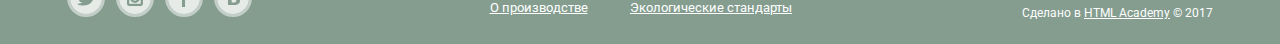
==== commit e3d8ec38: "закончил стилизацию" ====
--- a/catalog-cream.html
+++ b/catalog-cream.html
@@ -48,11 +48,11 @@
               </a>
               <form class="form-search" action="https://echo.htmlacademy.ru" method="post">
                 <label class="visually-hidden" for="search">Введите запрос для поиска</label>
-                <input class="input-search" type="search" name="search" placeholder="Что ищем?">
+                <input class="input-search" type="search" id="search" name="search" placeholder="Что ищем?">
               </form>
             </li>
             <li class="navigation-item user-login">
-              <a class="navigation-link login-link" class="" href="#">
+              <a class="navigation-link login-link" href="#">
                 <svg class="user-icon" xmlns="http://www.w3.org/2000/svg" width="21" height="19"><g fill="#FFF"><path d="M6 14.875L12.917 9.5 6 4.125v2.917H-.042v4.917H6z"/><path d="M18 0H5C3.9 0 3 .9 3 2v2h2V2h13v15H5v-2H3v2c0 1.1.9 2 2 2h13c1.1 0 2-.9 2-2V2c0-1.1-.9-2-2-2z"/></g></svg>
                 Вход</a>
               <form class="user-data" action="https://echo.htmlacademy.ru" method="post">
@@ -73,7 +73,28 @@
               <a class="navigation-link basket-link basket-full" href="#">
                 <span class="visually-hidden">Ваша карзина: </span>
                 <svg class="basket-icon" xmlns="http://www.w3.org/2000/svg" width="21" height="20"><g fill="#FFF"><path d="M5.657 2.031L5.422 0H0v2h3.64l1.5 13h13.988l1.699-12.969H5.657zM17.372 13H6.922L5.888 4.031h12.66L17.372 13z"/><polygon points="5.888,4.031 6.922,13 17.372,13 18.548,4.031 "/><circle cx="6.984" cy="18" r="2"/><circle cx="15.984" cy="18" r="2"/></g></svg>
-                <span class="basket-product">2 товара</span></a>
+                <span class="basket-product"><span>2</span> товара</span>
+              </a>
+              <div class="basket-wrapper">
+                <table class="basket-list">
+                  <tr class="basket-product">
+                    <td class="delete-product"><button class="btn-delete" type="button"><span class="visually-hidden">Удалить товар из карзины</span></button></td>
+                    <td class="product-imge"><img width="33" height="33" src="img/product1.jpg" alt="Пломбир с апельсиновым джемом"></td>
+                    <td class="product-name"><a href="#">Пломбир с апельсиновым джемом</a></td>
+                    <td class="product-weight">1,5 x <span class="price-kilo">200 руб.</span></td>
+                    <td class="price-total">300 руб.</td>
+                  </tr>
+                  <tr class="basket-product">
+                    <td class="delete-product"><button class="btn-delete" type="button"><span class="visually-hidden">Удалить товар из карзины</span></button></td>
+                    <td class="product-imge"><img width="33" height="33" src="img/product3.jpg" alt="Клубничный пломбир с присыпкой из белого шоколада"></td>
+                    <td class="product-name"><a href="#">Клубничный пломбир с присыпкой из белого шоколада</a></td>
+                    <td class="product-weight">1,5 x <span class="price-kilo">300 руб.</span></td>
+                    <td class="price-total">450 руб.</td>
+                  </tr>
+                </table>
+                <p class="basket-price">Итого: <span>750 руб.</span></p>
+                <a class="btn btn-basket" href="#">Оформить заказ</a>
+              </div>
             </li>
           </ul>
         </nav>
@@ -111,29 +132,29 @@
               </div>
             </div>
             <div class="filter-item">
-			  <div class = "price-wrapper">
-			    <h3 class="filter-title">Цена:</h3>
-			    <p class = "price-value">
-			      <span class="price-min"> 100 руб.</span>
+			        <div class = "price-wrapper">
+			          <h3 class="filter-title">Цена:</h3>
+			          <p class = "price-value">
+			            <span class="price-min"> 100 руб.</span>
                   <span> - </span>
                   <span class="price-max">500 руб.</span>
-			  </p>
+			          </p>
                 <p class="min-max">
                   <button class="min" type="button"><span class="visually-hidden">левый ползунок</span></button>
                   <span class="line"></span>
                   <button class="max" type="button"><span class="visually-hidden">правый ползунок</span></button>
-              </p>
+                </p>
                 <p class="visually-hidden">
                   <label>
-                    <span class="visually-hidden">от </span>
+                    от
                     <input class="input-min" type="text" name="min" value="0" pattern="[0-9]{0,100}">
                   </label>
                   <label>
-                    <span class="visually-hidden">до </span>
+                    до
                     <input class="input-max" type="text" name="max" value="1000" pattern="[0-9]{0,100}">
                   </label>
                 </p>
-			  </div>
+			        </div>
             </div>
             <div class="filter-item">
               <h3 class="filter-title">Жирность:</h3>
@@ -171,11 +192,11 @@
                   <input class="visually-hidden" id="filler-fruit" type="checkbox" name="fruit">
                   <label for="filler-fruit">фрукты</label>
                 </li>
-                <li class="filler-item">
+                <li class="filler-item filler-syrup">
                   <input class="visually-hidden" id="filler-syrup" type="checkbox" name="syrup">
                   <label for="filler-syrup">сиропы</label>
                 </li>
-                <li class="filler-item">
+                <li class="filler-item filler-jam">
                   <input class="visually-hidden" id="filler-jam" type="checkbox" name="jam">
                   <label for="filler-jam">джемы</label>
                 </li>
@@ -190,7 +211,7 @@
               <li class="product-item">
                 <h3 class="product-title"><a href="#"></a><a href="#">Сливочное с апельсиновым джемом и цитрусовой стружкой</a></h3>
                 <p class="product-image">
-                  <img width="267" height="267" src="" alt="Сливочное с апельсиновым джемом и цитрусовой стружкой">
+                  <img width="267" height="267" src="img/product1.jpg" alt="Сливочное с апельсиновым джемом и цитрусовой стружкой">
                 </p>
                 <p class="product-price">310₽<span class="price-weight">/кг</span></p>
                 <a class="btn btn-product" href="#">Быстрый просмотр</a>
@@ -198,7 +219,7 @@
               <li class="product-item">
                 <h3 class="product-title"><a href="#"></a><a href="#">Сливочно-кофейное с кусочками шоколада</a></h3>
                 <p class="product-image">
-                  <img width="267" height="267" src="" alt="Сливочно-кофейное с кусочками шоколада">
+                  <img width="267" height="267" src="img/product2.jpg" alt="Сливочно-кофейное с кусочками шоколада">
                 </p>
                 <p class="product-price">380₽<span class="price-weight">/кг</span></p>
                 <a class="btn btn-product" href="#">Быстрый просмотр</a>
@@ -206,7 +227,7 @@
               <li class="product-item">
                 <h3 class="product-title"><a href="#">Сливочно-клубничное с присыпкой из белого шоколада</a></h3>
                 <p class="product-image">
-                  <img width="267" height="267" src="" alt="Сливочно-клубничное с присыпкой из белого шоколада">
+                  <img width="267" height="267" src="img/product3.jpg" alt="Сливочно-клубничное с присыпкой из белого шоколада">
                 </p>
                 <p class="product-price">355₽<span class="price-weight">/кг</span></p>
                 <a class="btn btn-product" href="#">Быстрый просмотр</a>
@@ -214,15 +235,15 @@
               <li class="product-item">
                 <h3 class="product-title"><a href="#">Сливочное крем-брюле с карамельной подливкой</a></h3>
                 <p class="product-image">
-                <img width="267" height="267" src="" alt="Сливочное с апельсиновым джемом и цитрусовой стружкой">
+                <img width="267" height="267" src="img/product4.jpg" alt="Сливочное с апельсиновым джемом и цитрусовой стружкой">
                 </p>
                 <p class="product-price">415₽<span class="price-weight">/кг</span></p>
                 <a class="btn btn-product" href="#">Быстрый просмотр</a>
               </li>
               <li class="product-item">
-                <h3 class="product-title"><a href="#">Сливочное с брусничным джемом</a></h3>
-                <p class="product-image">
-                  <img width="267" height="267" src="" alt="Сливочное с брусничным джемом">
+                <h3 class="product-title"><a href="#">Сливочное с брусничным<br> джемом</a></h3>
+                <p class="product-image">
+                  <img width="267" height="267" src="img/product5.jpg" alt="Сливочное с брусничным джемом">
                 </p>
                 <p class="product-price">325₽<span class="price-weight">/кг</span></p>
                 <a class="btn btn-product" href="#">Быстрый просмотр</a>
@@ -230,7 +251,7 @@
               <li class="product-item">
                 <h3 class="product-title"><a href="#">Сливочно-черничное с цельными ягодами черники</a></h3>
                 <p class="product-image">
-                  <img width="267" height="267" src="" alt="Сливочно-черничное с цельными ягодами черники ">
+                  <img width="267" height="267" src="img/product6.jpg" alt="Сливочно-черничное с цельными ягодами черники ">
                 </p>
                 <p class="product-price">410₽<span class="price-weight">/кг</span></p>
                 <a class="btn btn-product" href="#">Быстрый просмотр</a>
@@ -238,7 +259,7 @@
               <li class="product-item">
                 <h3 class="product-title"><a href="#">Сливочно-лимонное с карамельной присыпкой</a></h3>
                 <p class="product-image">
-                  <img width="267" height="267" src="" alt="Сливочно-лимонное с карамельной присыпкой">
+                  <img width="267" height="267" src="img/product7.jpg" alt="Сливочно-лимонное с карамельной присыпкой">
                 </p>
                 <p class="product-price">375₽<span class="price-weight">/кг</span></p>
                 <a class="btn btn-product" href="#">Быстрый просмотр</a>
@@ -246,15 +267,15 @@
               <li class="product-item">
                 <h3 class="product-title"><a href="#">Сливочное с шоколадной стружкой</a></h3>
                 <p class="product-image">
-                  <img width="267" height="267" src="" alt="Сливочное с шоколадной стружкой">
+                  <img width="267" height="267" src="img/product8.jpg" alt="Сливочное с шоколадной стружкой">
                 </p>
                 <p class="product-price">320₽<span class="price-weight">/кг</span></p>
                 <a class="btn btn-product" href="#">Быстрый просмотр</a>
               </li>
               <li class="product-item">
-                <h3 class="product-title"><a href="#">Сливочно-ванильное с кусочками шоколада</a></h3>
-                <p class="product-image">
-                  <img width="267" height="267" src="" alt="Сливочно-ванильное с кусочками шоколада">
+                <h3 class="product-title"><a href="#">Сливочно-ванильное с<br> кусочками шоколада</a></h3>
+                <p class="product-image">
+                  <img width="267" height="267" src="img/product9.jpg" alt="Сливочно-ванильное с кусочками шоколада">
                 </p>
                 <p class="product-price">440₽<span class="price-weight">/кг</span></p>
                 <a class="btn btn-product" href="#">Быстрый просмотр</a>
@@ -262,7 +283,7 @@
               <li class="product-item">
                 <h3 class="product-title"><a href="#">Сливочноe с ментоловым сиропом</a></h3>
                 <p class="product-image">
-                  <img width="267" height="267" src="" alt="Сливочноe с ментоловым сиропом">
+                  <img width="267" height="267" src="img/product10.jpg" alt="Сливочноe с ментоловым сиропом">
                 </p>
                 <p class="product-price">435₽<span class="price-weight">/кг</span></p>
                 <a class="btn btn-product" href="#">Быстрый просмотр</a>
@@ -270,7 +291,7 @@
               <li class="product-item">
                 <h3 class="product-title"><a href="#">Сливочное с кусочками черного шоколада</a></h3>
                 <p class="product-image">
-                  <img width="267" height="267" src="" alt="Сливочное с кусочками черного шоколада">
+                  <img width="267" height="267" src="img/product11.jpg" alt="Сливочное с кусочками черного шоколада">
                 </p>
                 <p class="product-price">355₽<span class="price-weight">/кг</span></p>
                 <a class="btn btn-product" href="#">Быстрый просмотр</a>
@@ -278,7 +299,7 @@
               <li class="product-item">
                 <h3 class="product-title"><a href="#">Сливочное с мятным сиропом</a></h3>
                 <p class="product-image">
-                  <img width="267" height="267" src="" alt="Сливочное с мятным сиропом">
+                  <img width="267" height="267" src="img/product12.jpg" alt="Сливочное с мятным сиропом">
                 </p>
                 <p class="product-price">420₽<span class="price-weight">/кг</span></p>
                 <a class="btn btn-product" href="#">Быстрый просмотр</a>
@@ -287,13 +308,17 @@
           </section>
         <div class="pagination">
             <ul class="pagination-list">
-              <li class="pagination-item back"><a><span class="visually-hidden">Предыдущая</span></a></li>
-              <li class="pagination-item page pagination-active"><a><span class="visually-hidden">Перейти на страницу </span>1</a></li>
-              <li class="pagination-item page"><a href="#"><span class="visually-hidden">Перейти на страницу </span>2</a></li>
-              <li class="pagination-item page"><a href="#"><span class="visually-hidden">Перейти на страницу </span>3</a></li>
-              <li class="pagination-item page"><a href="#"><span class="visually-hidden">Перейти на страницу </span>4</a></li>
-             <li class="pagination-item page"><a href="#"><span class="visually-hidden">Перейти на страницу </span>5</a></li>
-             <li class="pagination-item next"><a href="#"><span class="visually-hidden">Следующая</span></a></li>
+              <li class="pagination-item back pagination-disabled"><a><span class="visually-hidden">Предыдущая</span></a></li>
+              <li class="pagination-item">
+                <ul class="page-list">
+                  <li class="pagination-item page page-active"><a><span class="visually-hidden">Перейти на страницу </span>1</a></li>
+                  <li class="pagination-item page"><a href="#"><span class="visually-hidden">Перейти на страницу </span>2</a></li>
+                  <li class="pagination-item page"><a href="#"><span class="visually-hidden">Перейти на страницу </span>3</a></li>
+                  <li class="pagination-item page"><a href="#"><span class="visually-hidden">Перейти на страницу </span>4</a></li>
+                  <li class="pagination-item page"><a href="#"><span class="visually-hidden">Перейти на страницу </span>5</a></li>
+                </ul>
+              </li>
+              <li class="pagination-item next"><a href="#"><span class="visually-hidden">Следующая</span></a></li>
            </ul>
          </div>
       </main>
@@ -336,7 +361,7 @@
         </table>
         <div class="copyright">
           <a class="copyright-icon" href="#">
-            <img src="img/logo-htmlacademy.png" width="108" height="39" src="" alt="Логотип HTML Academy">
+            <img src="img/logo-htmlacademy.png" width="108" height="39" alt="Логотип HTML Academy">
           </a>
           <p>Сделано в <a class="copyright-link" href="#">HTML Academy</a> © 2017</p>
         </div>
--- a/css/style.css
+++ b/css/style.css
@@ -272,14 +272,6 @@
   border-radius: 50%;
 }
 
-.basket-link {
-  padding-right: 35px;
-}
-
-.basket-full {
-  padding-right: 17px;
-}
-
 .navigation-link:hover {
   color: #323232;
 
@@ -302,21 +294,158 @@
   left: 16px;
 }
 
-.basket-icon polygon {
-  fill: transparent;
-}
-
 .navigation-link:hover path,
 .navigation-link:hover circle {
   fill: #000000;
 }
 
-.basket-full,
-.basket-full:hover,
-.basket-full:active {
+.form-search {
+  position: absolute;
+  top: 37px;
+  right: 0;
+  z-index: 10;
+
+  display: none;
+  padding: 20px 15px;
+
+  background-color: #f8f7f4;
+  border-radius: 5px;
+  box-shadow: 0 20px 20px rgba(0, 0, 0, 0.4);
+}
+
+.search-site:hover .form-search {
+  display: block;
+}
+
+.input-search {
+  padding: 9px 14px;
+  width: 311px;
+  box-sizing: border-box;
+
   color: #323232;
+  font-size: 14px;
+  font-weight: 700;
+  line-height: 24px;
+
+  background-color: #ffffff;
+  border: 1px solid #d3d3d2;
+  border-radius: 5px;
+}
+
+.input-search:hover {
+  padding: 8px 13px;
+
+  border: 2px solid rgba(154, 154, 154, 0.52);
+}
+
+.input-search:focus {
+  padding: 8px 13px;
+
+  border: 2px solid rgba(46, 136, 228, 0.52);
+  outline: none;
+}
+
+.user-data {
+  position: absolute;
+  top: 37px;
+  right: 0;
+  z-index: 10;
+
+  display: none;
+  padding: 20px 17px;
+  padding-left: 19px;
+  padding-bottom: 22px;
 
   background-color: #f8f7f4;
+  border-radius: 5px;
+  box-shadow: 0 20px 20px rgba(0, 0, 0, 0.4);
+}
+
+.user-login:hover .user-data {
+  display: block;
+}
+
+.user-data input {
+  margin-bottom: 20px;
+  padding: 9px 14px;
+  width: 241px;
+  box-sizing: border-box;
+
+  color: #323232;
+  font-size: 14px;
+  font-weight: 700;
+  line-height: 24px;
+
+  background-color: #ffffff;
+  border: 1px solid #d3d3d2;
+  border-radius: 5px;
+}
+
+.user-wrapper {
+  display: flex;
+}
+
+.btn-user {
+  margin-bottom: auto;
+
+  font-size: 18px;
+  line-height: 24px;
+
+  border: none;
+  border-radius: 22px;
+}
+
+.user-wrapper p {
+  display: flex;
+  flex-direction: column;
+  margin: 0;
+  margin-left: auto;
+  margin-right: 3px;
+}
+
+.user-data a {
+  position: relative;
+
+  margin-right: auto;
+
+  color: #323232;
+  font-size: 13px;
+  line-height: 24px;
+}
+
+.user-data a::before {
+  content: '';
+
+  position: absolute;
+  bottom: 4px;
+  left: 0;
+
+  height: 1px;
+  width: 100%;
+
+  background-color: rgba(0, 0, 0, 0.3);
+}
+
+.user-data a:hover,
+.user-data a:active {
+  color: #e84d37;
+}
+
+.user-data a:hover::before,
+.user-data a:active::before {
+  background-color: rgba(236, 89, 60, 0.3);
+}
+
+.basket-link {
+  padding-right: 35px;
+}
+
+.basket-full {
+  padding-right: 17px;
+}
+
+.basket-icon polygon {
+  fill: transparent;
 }
 
 .basket-full path,
@@ -334,141 +463,142 @@
   fill: #e84d37;
 }
 
-.form-search {
-  position: absolute;
-  top: 37px;
+.basket-wrapper {
+  position: absolute;
+  top: 36px;
   right: 0;
   z-index: 10;
 
   display: none;
+  flex-direction: column;
   padding: 20px 15px;
+  width: 510px;
 
   background-color: #f8f7f4;
   border-radius: 5px;
   box-shadow: 0 20px 20px rgba(0, 0, 0, 0.4);
 }
 
-.search-site:hover .form-search {
+.basket-list {
+  color: #323232;
+  font-size: 13px;
+  font-weight: 400;
+  line-height: 16px;
+
+  border-bottom: 1px solid #cacac7;
+  border-collapse: collapse;
+}
+
+.basket-product td {
+  padding: 10px 0;
+  padding-right: 14px;
+  padding-bottom: 20px;
+
+  vertical-align: top;
+}
+
+.basket-product:last-child td {
+  padding-bottom: 15px;
+}
+
+.btn-delete {
+  position: relative;
+
   display: block;
-}
-
-.input-search {
-  padding: 9px 14px;
-  width: 311px;
-  box-sizing: border-box;
-
+  padding: 0;
+  height: 11px;
+  width: 11px;
+
+  border: none;
+  background-color: transparent;
+  cursor: pointer;
+}
+
+.btn-delete:hover {
+  opacity: 0.7;
+}
+
+.btn-delete::before,
+.btn-delete::after {
+  content: '';
+
+  position: absolute;
+  left: 0;
+
+  height: 1px;
+  width: 14px;
+
+  background-color: #2c2829;
+}
+
+.btn-delete::before {
+  top: 0;
+
+  transform-origin: 0 0;
+  transform: rotate(45deg);
+}
+
+.btn-delete::after {
+  bottom: 0;
+
+  transform-origin: 0 0;
+  transform: rotate(-45deg);
+}
+
+.basket-product .product-imge {
+  padding-top: 0;
+  height: 33px;
+  width: 33px;
+}
+
+.product-imge img {
+  display: block;
+}
+
+.basket-product .product-name {
+  padding-right: 30px;
+  width: 216px;
+}
+
+.product-name a {
   color: #323232;
-  font-size: 14px;
+}
+
+.product-name a:hover,
+.product-name a:active {
+  color: #e84d37;
+}
+
+.basket-product .product-weight {
+  padding-right: 29px;
+}
+
+.price-kilo {
+  color: #999999;
+}
+
+.basket-price {
+  margin: 15px 0;
+  margin-bottom: 13px;
+
+  font-size: 15px;
   font-weight: 700;
-  line-height: 24px;
-
-  background-color: #ffffff;
-  border: 1px solid #d3d3d2;
-  border-radius: 5px;
-}
-
-.input-search:hover {
-  padding: 8px 13px;
-
-  border: 2px solid rgba(154, 154, 154, 0.52);
-}
-
-.input-search:focus {
-  padding: 8px 13px;
-
-  border: 2px solid rgba(46, 136, 228, 0.52);
-  outline: none;
-}
-
-.user-data {
-  position: absolute;
-  top: 37px;
-  right: 0;
-  z-index: 10;
-
-  display: none;
-  padding: 20px 17px;
-  padding-left: 19px;
-  padding-bottom: 22px;
-
-  background-color: #f8f7f4;
-  border-radius: 5px;
-  box-shadow: 0 20px 20px rgba(0, 0, 0, 0.4);
-}
-
-.user-login:hover .user-data {
-  display: block;
-}
-
-.user-data input {
-  margin-bottom: 20px;
-  padding: 9px 14px;
-  width: 241px;
-  box-sizing: border-box;
-
-  color: #323232;
-  font-size: 14px;
-  font-weight: 700;
-  line-height: 24px;
-
-  background-color: #ffffff;
-  border: 1px solid #d3d3d2;
-  border-radius: 5px;
-}
-
-.user-wrapper {
-  display: flex;
-}
-
-.btn-user {
-  margin-bottom: auto;
+  line-height: 18px;
+  text-align: right;
+}
+
+.btn-basket {
+  margin-left: auto;
+  padding: 10px 14px;
 
   font-size: 18px;
   line-height: 24px;
 
-  border: none;
   border-radius: 22px;
 }
 
-.user-wrapper p {
-  display: flex;
-  flex-direction: column;
-  margin: 0;
-  margin-left: auto;
-  margin-right: 3px;
-}
-
-.user-data a {
-  position: relative;
-
-  margin-right: auto;
-
-  color: #323232;
-  font-size: 13px;
-  line-height: 24px;
-}
-
-.user-data a::before {
-  content: '';
-
-  position: absolute;
-  bottom: 4px;
-  left: 0;
-
-  height: 1px;
-  width: 100%;
-
-  background-color: rgba(0, 0, 0, 0.3);
-}
-
-.user-data a:hover,
-.user-data a:active {
-  color: #e84d37;
-}
-
-.user-data a:hover::before,
-.user-data a:active::before {
-  background-color: rgba(236, 89, 60, 0.3);
+.basket:hover .basket-wrapper {
+  display: flex;
 }
 
 .header-contacts {
@@ -751,16 +881,17 @@
   width: 267px;
 }
 
-.product-item * {
-  z-index: 1;
-}
-
-.product-item::after {
+.product-item:hover * {
+  z-index: 2;
+}
+
+.product-item::before {
   content: '';
 
   position: absolute;
   top: -6px;
   left: -13px;
+  z-index: 1;
 
   display: none;
   height: 405px;
@@ -804,7 +935,7 @@
   border-radius: 50%;
 }
 
-.product-hit::before {
+.product-hit::after {
   content: '';
 
   position: absolute;
@@ -858,7 +989,7 @@
   border-radius: 22px;
 }
 
-.product-item:hover::after,
+.product-item:hover::before,
 .product-item:hover .btn-product {
   display: block;
 }
@@ -1060,12 +1191,23 @@
   width: 1200px;
 }
 
+.map {
+  height: 430px;
+  width: 100%;
+}
+
+.map iframe {
+  position: absolute;
+}
+
 .map-image {
-  position: relative;
-
-  margin: 0;
-  height: 430px;
-  width: 1200px;
+  position: absolute;
+
+  margin: 0;
+}
+
+.map-image img {
+  display: block;
 }
 
 .map-image::before {
@@ -1148,8 +1290,8 @@
 }
 
 .inner-title {
-  margin: 0;
-  margin-bottom: 20px;
+  margin: 25px 0;
+  margin-top: 2px;
 
   color: #ffffff;
   font-size: 35px;
@@ -1161,13 +1303,15 @@
   display: flex;
   flex-wrap: wrap;
   margin-left: -14px;
-  margin-bottom: 40px;
+  margin-bottom: 23px;
+  width: 874px;
 
   color: #ffffff;
 }
 
 .filter-item {
   margin-left: 14px;
+  margin-bottom: 16px;
 }
 
 .filter-title {
@@ -1225,7 +1369,7 @@
 
 .price-value {
   margin: 0;
-  margin-left: 5px;
+  margin-left: 4px;
   margin-right: auto;
 
   font-size: 14px;
@@ -1273,85 +1417,333 @@
 .min,
 .max {
   position: absolute;
-  top: -9px;
+  top: -8px;
   z-index: 1;
 
   padding: 0;
-  width: 22px;
-  height: 22px;
+  width: 20px;
+  height: 20px;
 
   background-color: #ababab;
   border: none;
   border-radius: 50%;
-  box-shadow: inset 0 0 0 9px #ffffff;
+  box-shadow: inset 0 0 0 8px #ffffff;
+
+  cursor: pointer;
 }
 
 .min {
-  left: 15px;
+  left: 13px;
 }
 
 .max {
-  left: 115px;
+  left: 110px;
+}
+
+.min:hover,
+.max:hover,
+.min:focus,
+.max:focus {
+  transform: scale(1.1);
 }
 
 .fat-list {
   display: flex;
   margin: 0;
-  padding: 0;
-  width: 415px;
-
+  padding: 0 14px;
+
+  font-weight: 500;
+  line-height: 18px;
+
+  background-color: rgba(255, 255, 255, 0.2);
+  border-radius: 18px;
+
+  list-style: none;
+}
+
+.fat-item {
+  margin-left: 18px;
+}
+
+.fat-item:first-child {
+  margin-left: 0;
+}
+
+.fat-list label {
+  position: relative;
+
+  display: block;
+  padding: 9px 32px;
+  padding-right: 0;
+}
+
+.fat-list label::before {
+  content: '';
+
+  position: absolute;
+  top: 7px;
+  left: 0;
+
+  height: 22px;
+  width: 22px;
+
+  border-radius: 50%;
+  box-shadow: inset 0 0 0 4px rgba(255, 255, 255, 0.8);
+}
+
+.fat-list input:checked + label::after {
+  content: '';
+
+  position: absolute;
+  top: 14px;
+  left: 7px;
+
+  height: 8px;
+  width: 8px;
+
+  background-color: rgba(255, 255, 255, 0.8);
+  border-radius: 50%;
+}
+
+.fat-list label:hover::before {
+  box-shadow: inset 0 0 0 4px #ffffff;
+}
+
+.fat-list input:checked + label:hover::after {
+  background-color: #ffffff;
+}
+
+.fat-list input:focus + label::before {
+  outline: 2px solid #4d90fe;
+}
+
+.fat-list input:disabled + label::before {
+  box-shadow: inset 0 0 0 4px rgba(255, 255, 255, 0.4);
+}
+
+.fat-list input:disabled:checked + label::after {
+  background-color: rgba(255, 255, 255, 0.4);
+}
+
+.filler-list {
+  display: flex;
+  margin: 0;
+  padding: 0 16px;
+
+  font-weight: 500;
+  line-height: 18px;
+
+  background-color: rgba(255, 255, 255, 0.2);
+  border-radius: 18px;
+
+  list-style: none;
+}
+
+.filler-item {
+  margin-left: 20px;
+}
+
+.filler-syrup {
+  margin-left: 24px;
+}
+
+.filler-jam {
+  padding-right: 4px;
+}
+
+.filler-item:first-child {
+  margin-left: 0;
+}
+
+.filler-item label {
+  position: relative;
+
+  display: block;
+  padding: 9px 0;
+  padding-left: 32px;
+}
+
+.filler-item label::before {
+  content: '';
+
+  position: absolute;
+  top: 8px;
+  left: 0;
+
+  height: 20px;
+  width: 20px;
+  box-sizing: border-box;
+
+  border: 2px solid rgba(255, 255, 255, 0.8);
+  border-radius: 2px;
+}
+
+.filler-item input:checked + label::after {
+  content: '';
+
+  position: absolute;
+  top: 5px;
+  left: 9px;
+
+  height: 18px;
+  width: 10px;
+
+  box-shadow: 2px 2px 0 0 #a8b9b0,
+              inset -3px -3px 0 0 rgba(255, 255, 255, 0.8),
+              inset -5px -5px 0 0 #a8b9b0;
+
+  transform: rotate(45deg);
+}
+
+.filler-item label:hover::before {
+  border-color: #ffffff;
+}
+
+.filler-item input:checked + label:hover::after {
+  box-shadow: 2px 2px 0 0 #a8b9b0,
+              inset -3px -3px 0 0 #ffffff,
+              inset -5px -5px 0 0 #a8b9b0;
+}
+
+.filler-item input:focus + label::before {
+  outline: 2px solid #4d90fe;
+}
+
+.filler-item input:disabled + label::before {
+  border-color: rgba(255, 255, 255, 0.4);
+}
+
+.filler-item input:disabled:checked + label::after {
+  box-shadow: 2px 2px 0 0 #a8b9b0,
+              inset -3px -3px 0 0 rgba(255, 255, 255, 0.4),
+              inset -5px -5px 0 0 #a8b9b0;
+}
+
+.btn-filter {
+  padding: 9px 30px;
+  margin-left: auto;
+  margin-bottom: 16px;
+  margin-top: auto;
+  width: 144px;
+  box-sizing: border-box;
+
+  color: #ffffff;
   font-size: 16px;
   font-weight: 500;
   line-height: 18px;
 
   background-color: rgba(255, 255, 255, 0.2);
+  box-shadow: inset 0 0 0 2px #ffffff;
+  border: none;
   border-radius: 18px;
+}
+
+.btn-filter:hover {
+  color: #323232;
+
+  background-color: #ffffff;
+}
+
+.btn-filter:active {
+  color: #323232;
+
+  background-color: #ededed;
+  box-shadow: inset 0 2px 1px #696969;
+  outline: none;
+}
+
+.inner-cream .product-list {
+  margin-bottom: 40px;
+}
+
+.pagination-list {
+  display: flex;
+  justify-content: flex-end;
+  margin: 0;
+  margin-bottom: 18px;
+  padding: 30px 0;
+  padding-top: 3px;
+
+  font-weight: 500;
+  line-height: 18px;
+
+  border-bottom: 1px solid rgba(255, 255, 255, 0.3);
 
   list-style: none;
 }
 
-.fat-item {
-  margin-left: 18px;
-}
-
-.fat-item:first-child {
-  margin-left: 14px;
-}
-
-.fat-list label {
-  position: relative;
-
+.back,
+.next {
+  margin: 7px 15px;
+}
+
+.back {
+  margin-right: 7px;
+}
+
+.next {
+  margin-right: 0;
+}
+
+.page-list {
+  display: flex;
+  margin: 0;
+  padding: 0;
+
+  list-style: none;
+}
+
+.page {
+  margin-left: 4px;
+}
+
+.page a {
   display: block;
-  padding: 9px 32px;
-  padding-right: 0;
-}
-
-.fat-list label::before {
-  content: '';
-
-  position: absolute;
-  top: 7px;
-  left: 0;
-
-  height: 22px;
-  width: 22px;
+  padding: 4px 0;
+  height: 25px;
+  width: 25px;
+  box-sizing: border-box;
+
+  color: #ffffff;
+  text-align: center;
 
   border-radius: 50%;
-  box-shadow: inset 0 0 0 4px rgba(255, 255, 255, 0.8);
-}
-
-.fat-list input:checked + label::after {
-  content: '';
-
-  position: absolute;
-  top: 14px;
-  left: 7px;
-
-  height: 8px;
-  width: 8px;
-
-  background-color: rgba(255, 255, 255, 0.8);
-  border-radius: 50%;
+}
+
+.page:not(.page-active) a:hover {
+  background-color: rgba(255, 255, 255, 0.2);
+
+  cursor: pointer;
+}
+
+.back a,
+.next a {
+  display: block;
+  height: 9px;
+  width: 9px;
+
+  box-shadow: inset -1px -1px 0 0 #ffffff;
+
+  transform: rotate(-45deg);
+}
+
+.next a {
+  margin-right: 2px;
+}
+
+.back a {
+  transform: rotate(135deg);
+}
+
+.pagination-disabled a {
+  box-shadow: inset -1px -1px 0 0 rgba(255, 255, 255, 0.2);
+}
+
+.page:not(.page-active) a:active,
+.page-active a {
+  color: #323232;
+
+  background-color: #ffffff;
 }
 
 .main-footer {
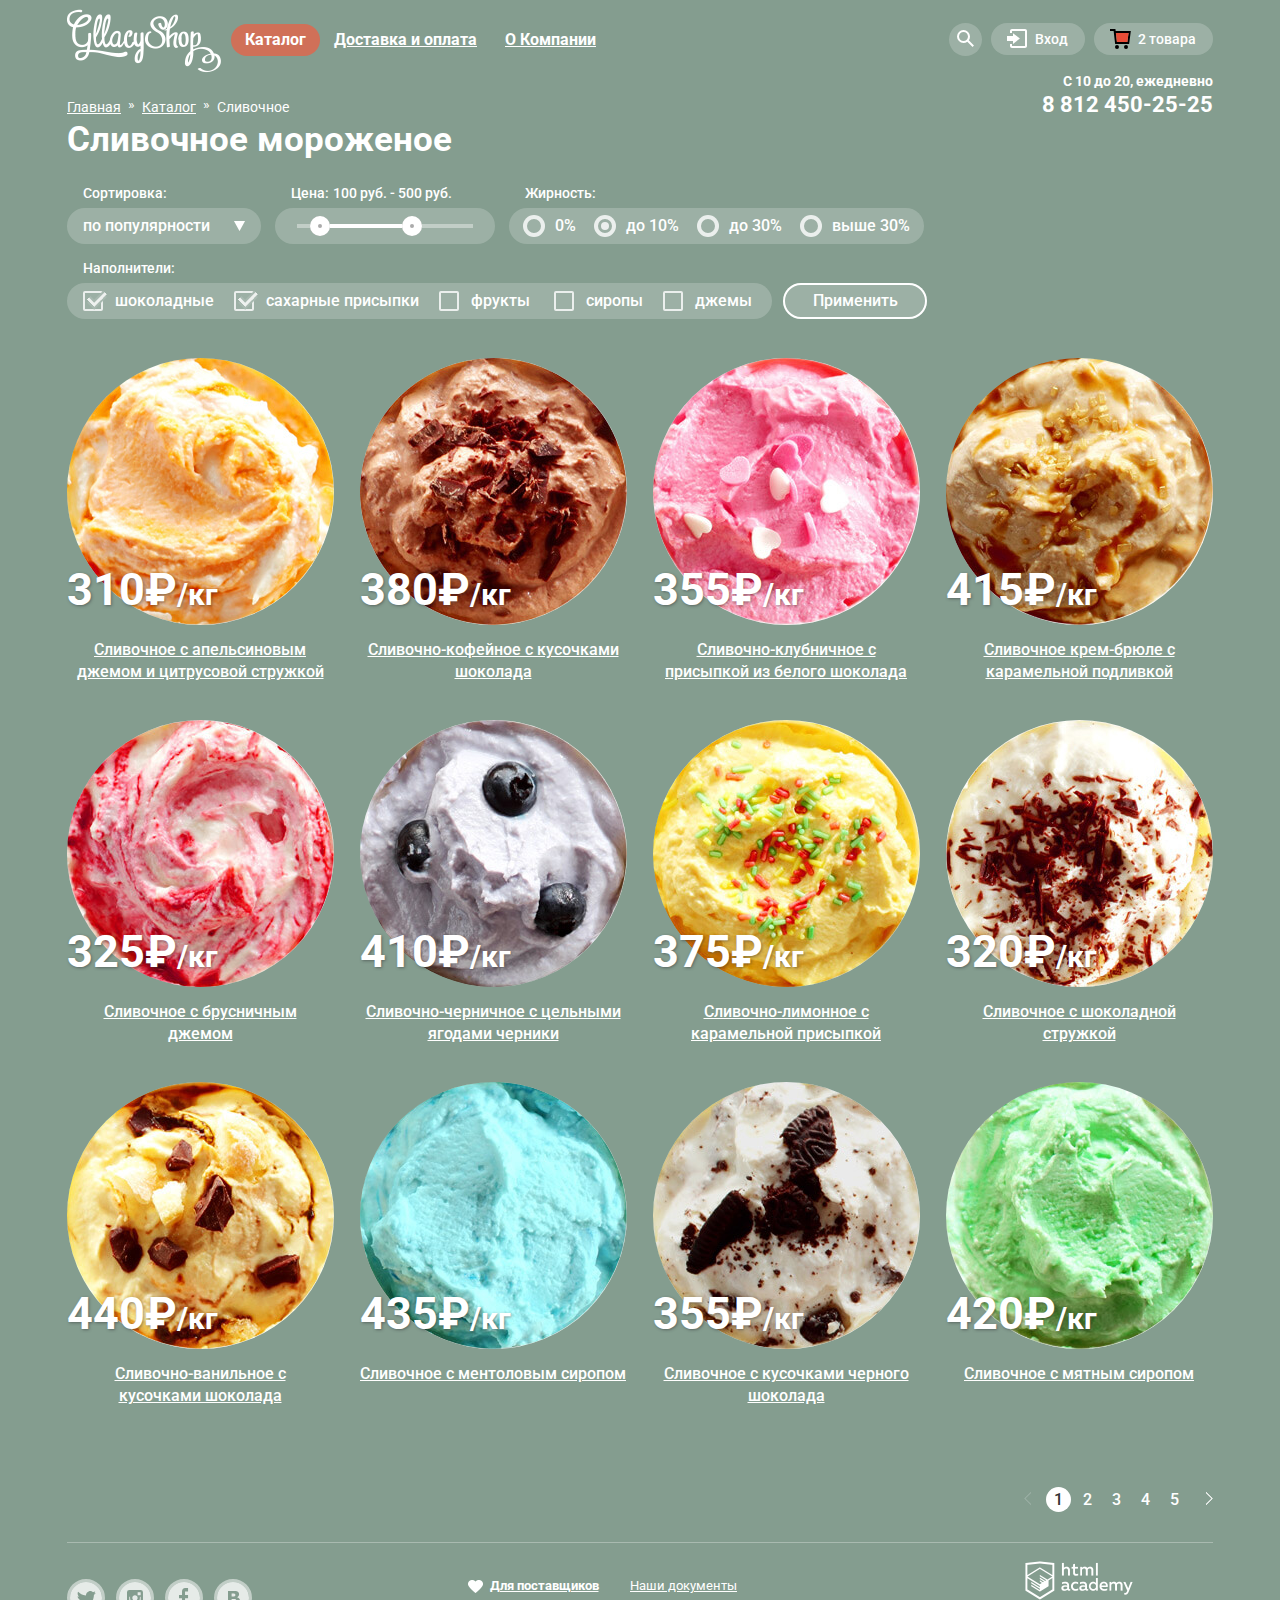
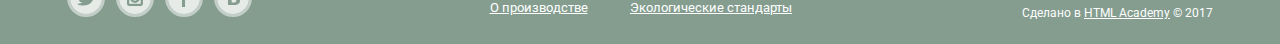
==== commit 496cb05f: "начал делать ползунки на странице каталога" ====
--- a/catalog-cream.html
+++ b/catalog-cream.html
@@ -131,7 +131,7 @@
                 </select>
               </div>
             </div>
-            <div class="filter-item">
+            <div class="filter-item filter-price">
 			        <div class = "price-wrapper">
 			          <h3 class="filter-title">Цена:</h3>
 			          <p class = "price-value">
@@ -367,5 +367,6 @@
         </div>
       </footer>
     </div>
+	<script src="js/moveSliders.js" type="text/javascript"></script>
   </body>
 </html>
--- a/css/style.css
+++ b/css/style.css
@@ -11,16 +11,16 @@
   background-color: #849d8f;
 }
 
-.index-raspberries {
+.bg1 {
   background-image: radial-gradient(circle closest-side at 50% 400px, #cff6e1, transparent);
 }
 
-.index-lemon {
+.bg2 {
   background-color: #8996a6;
   background-image: radial-gradient(circle closest-side at 50% 400px, #d6ebfc, transparent);
 }
 
-.index-strawberry {
+.bg3 {
   background-color: #9d8b84;
   background-image: radial-gradient(circle closest-side at 50% 400px, #f9e3da, transparent);
 }
@@ -1142,7 +1142,7 @@
 }
 
 .form-email {
-  margin: 0;
+  position: relative;
 }
 
 .form-email input {
@@ -1173,6 +1173,10 @@
   outline: none;
 }
 
+.form-email input:invalid {
+  border-color: #f97777;
+}
+
 .btn-form {
   padding: 10px 19px;
 
@@ -1187,7 +1191,7 @@
   position: relative;
 
   margin: 0 auto;
-  margin-bottom: 17px;
+  margin-bottom: 19px;
   width: 1200px;
 }
 
@@ -1406,9 +1410,9 @@
 .line {
   position: absolute;
   top: 0;
-  left: 17px;
-
-  width: 106px;
+  left: 23px;
+
+  width: 92px;
   height: 4px;
 
   background-color: #ffffff;
@@ -1437,7 +1441,7 @@
 }
 
 .max {
-  left: 110px;
+  left: 105px;
 }
 
 .min:hover,
@@ -2038,8 +2042,51 @@
   opacity: 0.3;
 }
 
+@keyframes emergence {
+  0% {
+    -webkit-transform: scale(0);
+            transform: scale(0);
+  }
+  100% {
+    -webkit-transform: scale(1);
+            transform: scale(1);
+  }
+}
+
+@keyframes shake {
+  0%,
+  100% {
+    transform: rotate(0);
+  }
+
+  10%,
+  30%,
+  50%,
+  70%,
+  90% {
+    transform: rotate(-10deg);
+  }
+
+  20%,
+  40%,
+  60%,
+  80% {
+    transform: rotate(10deg);
+  }
+}
+
 .open-popup {
   display: block;
+
+  animation: emergence 0.6s;
+}
+
+.open-overlay {
+  display: block;
+}
+
+.modal-error {
+  animation: shake 0.6s;
 }
 
 .copyright-link:hover,
